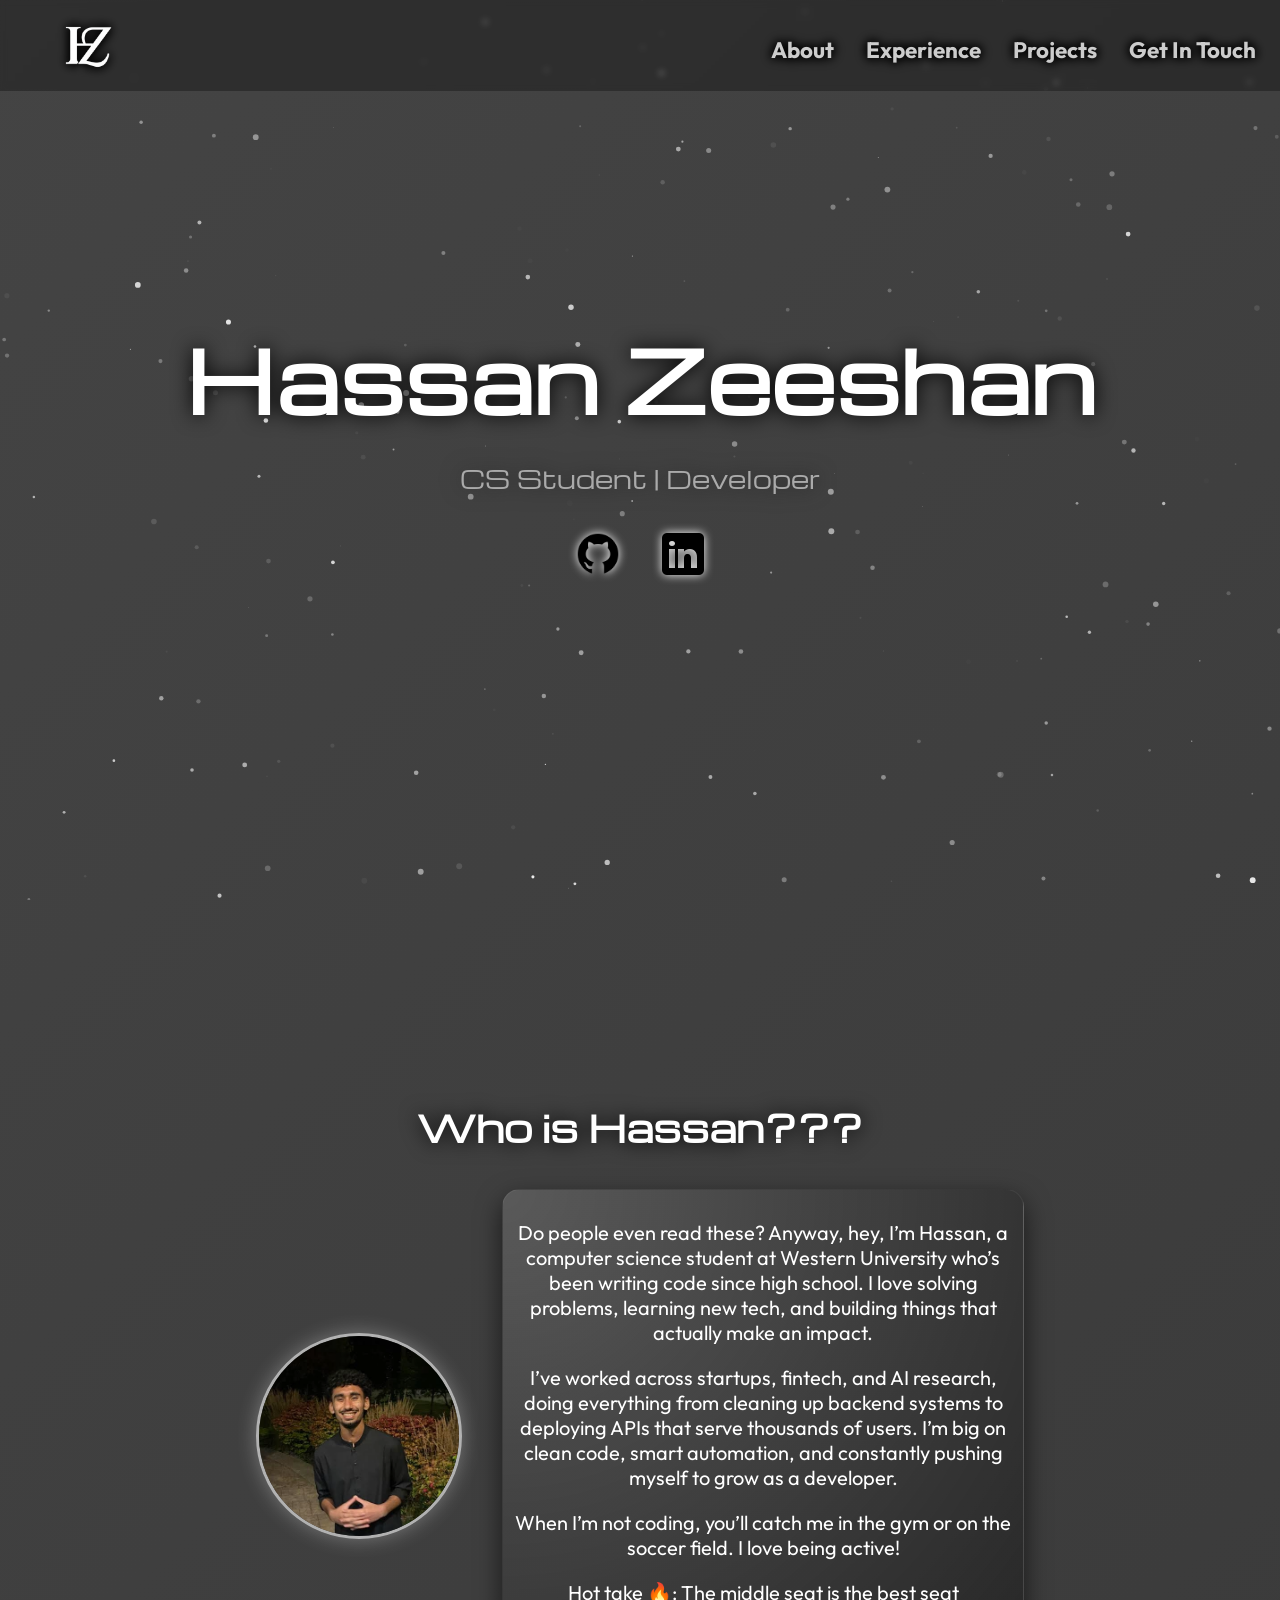
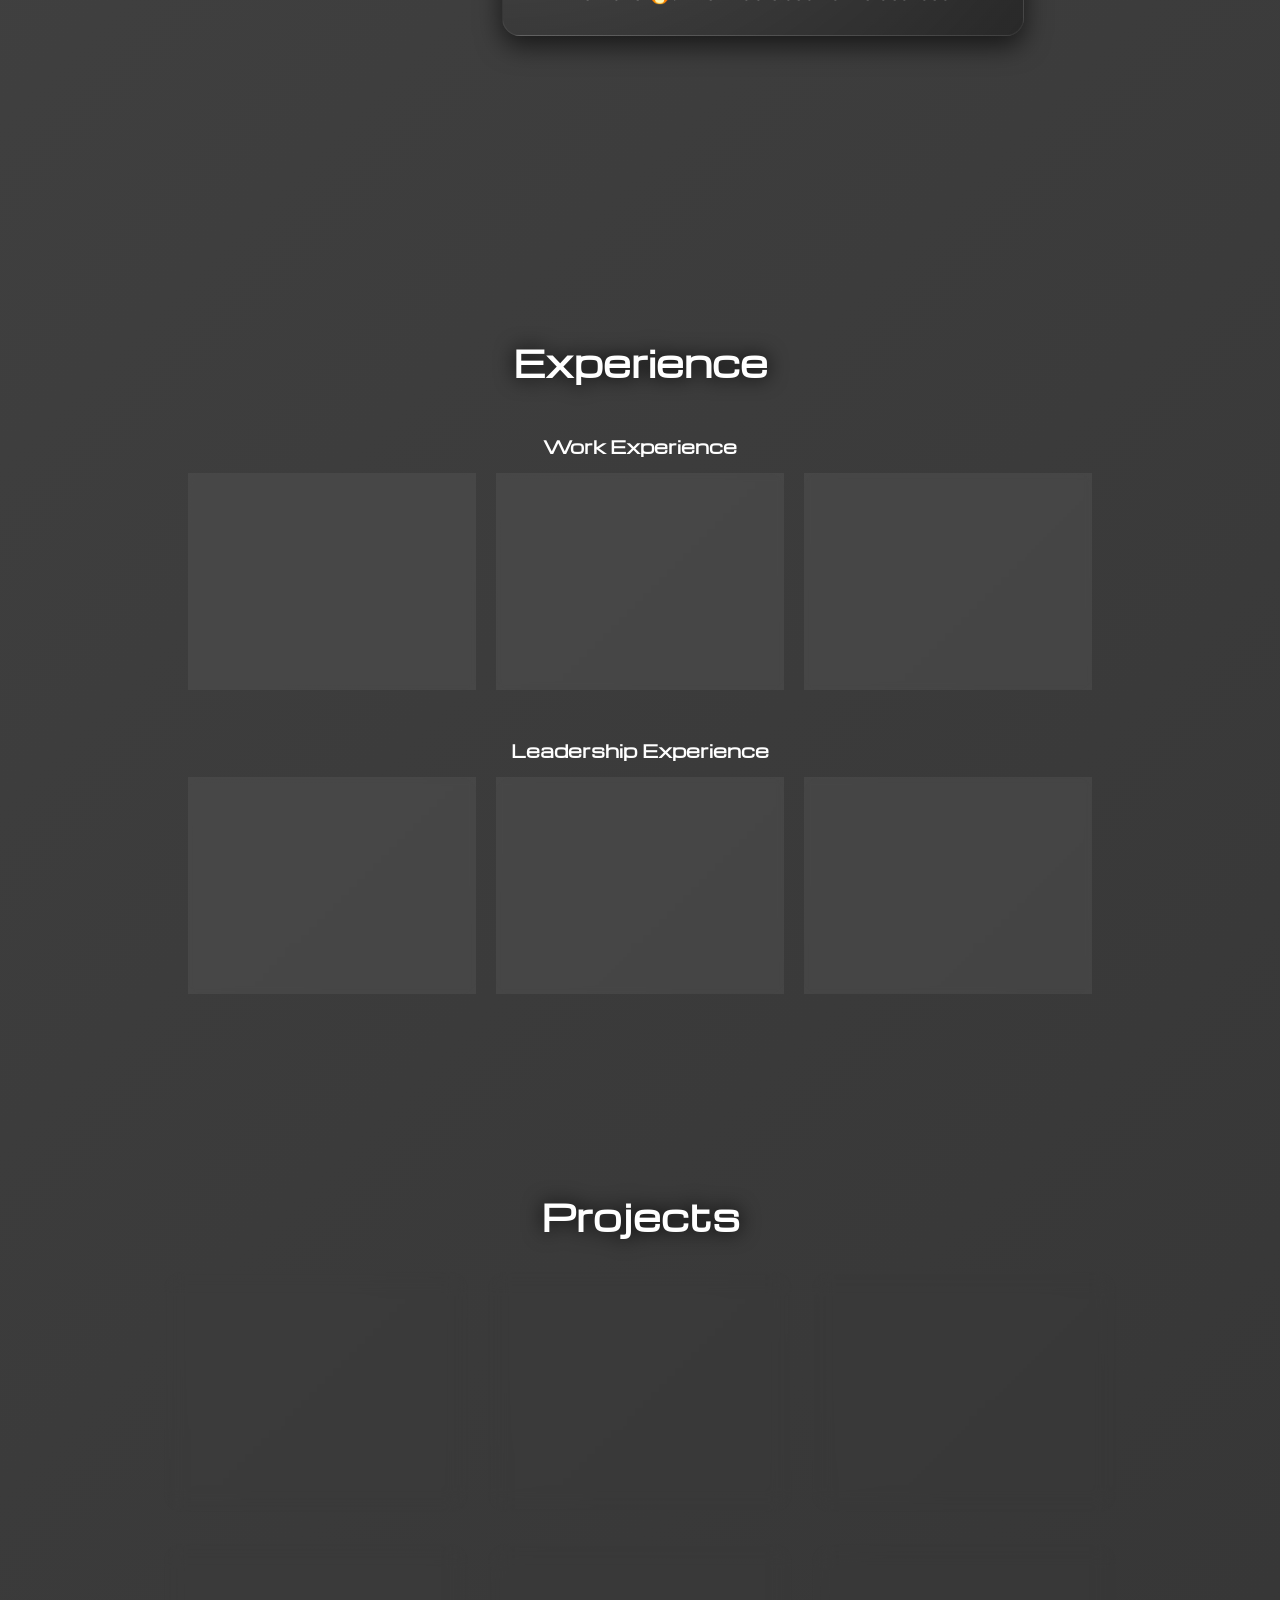
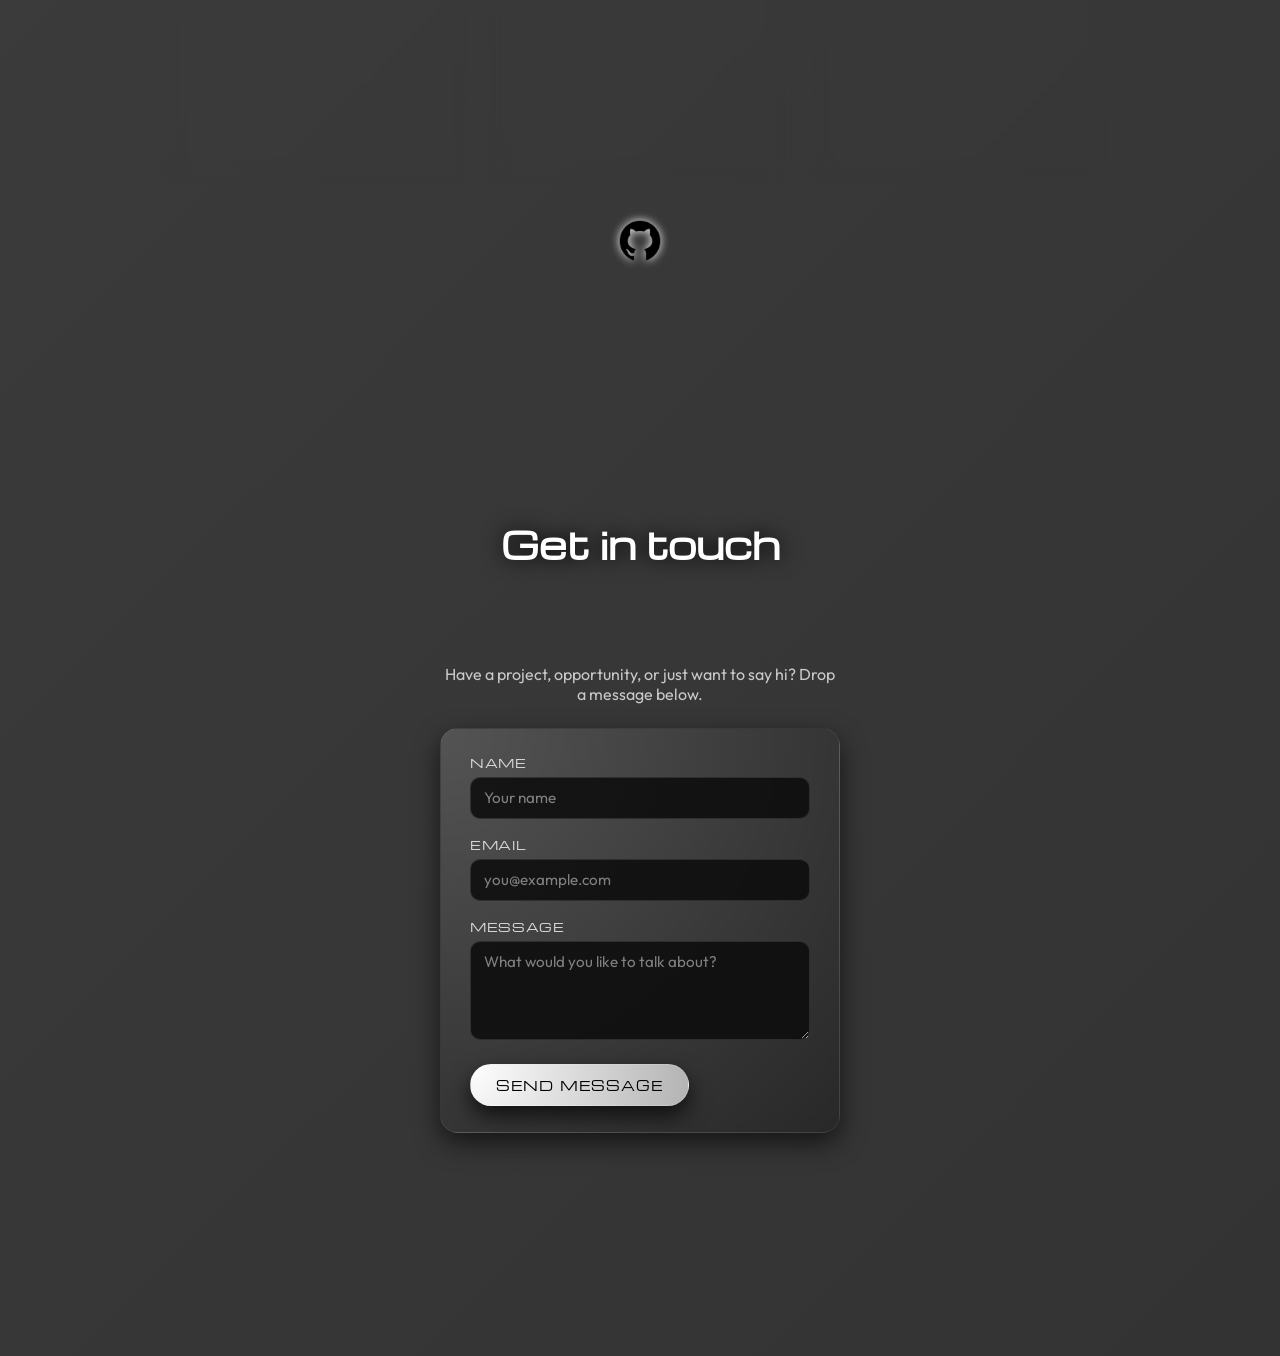
==== index.html @ ac074423 "Hassan Personal Website V1" ====
<!DOCTYPE html>
<html lang="en">
<head>
  <meta charset="UTF-8">
  <meta name="viewport" content="width=device-width, initial-scale=1.0">
  <link rel="preconnect" href="https://fonts.googleapis.com">
  <link rel="preconnect" href="https://fonts.gstatic.com" crossorigin>
  <link href="https://fonts.googleapis.com/css2?family=BBH+Sans+Bartle&family=Inter:ital,opsz,wght@0,14..32,100..900;1,14..32,100..900&family=Jersey+15&family=Michroma&family=Outfit:wght@100..900&family=Playfair+Display:ital,wght@0,400..900;1,400..900&display=swap" rel="stylesheet">  <title>Particles Test</title>
  <link rel="icon" type="images/HZLogo.png" href="images/HZLogo.png">
  <link rel="stylesheet" href="styles.css">
</head>
<body>
  <!-- Particles background -->
  <div id="particles-js"></div>

  <div class = "nav-bar">
    <a href="#home" class="hz-icon">
      <img src="images/HZLogoWhite.png" alt="hassan logo" width="45" class="hz-icon">
    </a>
    <div class="nav-text">
      <a href="#about" class="nav-text">
        <h1>About</h1>
      </a>
      <a href="#experience" class="nav-text">
        <h1>Experience</h1>
      </a>
      <a href="#projects" class="nav-text">
        <h1>Projects</h1>
      </a>
      <a href="#get-in-touch" class="nav-text">
        <h1>Get In Touch</h1>
      </a>
    </div>
  </div>

  <section id="home" class="wrapper">
    <div class="text">
      <h1>Hassan Zeeshan</h1>
      <p>CS Student | Developer</p>
      <div class="icons">
        <a href="https://github.com/hzeesha" target="_blank">
          <img src="images/github-logo.png" alt="GitHub logo" class="icon">
        </a>
        <a href="https://www.linkedin.com/in/hassan-zeeshan-b6857222b/" target="_blank">
          <img src="images/linkedin.png" alt="LinkedIn logo" width="40" class="icon">
        </a>
      </div>
    </div>
  </section>

  <section id="about" class="wrapper">
    <div class="about-title">
      <p>Who is Hassan???<p>
    </div>
    <div class="about-container">
      <div class="profile-container">
        <img src="images/huz-wedding.png" alt="me" width="45" class="profile-img">
      </div>
      <div class="about-text">
        <p>Do people even read these? Anyway, hey, I’m Hassan, a computer science student at Western University who’s been writing code since high school. I love solving problems, learning new tech, and building things that actually make an impact.</p>
        <p>I’ve worked across startups, fintech, and AI research, doing everything from cleaning up backend systems to deploying APIs that serve thousands of users. I’m big on clean code, smart automation, and constantly pushing myself to grow as a developer.</p>
        <p>When I’m not coding, you’ll catch me in the gym or on the soccer field. I love being active! </p>
        <p>Hot take 🔥: The middle seat is the best seat</p>
      </div>
    </div>
  </section>

    <section id="experience" class="wrapper">
      <div class="experience-title">
        <h1>Experience</h1>
      </div>
      <h2 class="type-headers">Work Experience</h2>
      <div class="boxes">
        <button class="experience-button" onclick="openPopup('popup1')">
          <a href="https://www.symcor.ca/" target="_blank">
            <img src="images/symcorLogo.png" alt="Symcor Logo" width="55">
          </a>
          <h3>Symcor</h3>
          <p>Software Developer Intern</p>
          <p>Sept 2025 - Present</p>
        </button>

        <button class="experience-button" onclick="openPopup('popup2')">
          <a href="https://ratemymanager.fyi/" target="_blank">
            <img src="images/RMMlogo.jpeg" alt="RMM Logo" width="55" class="company-logos">
          </a>
          <h3>RateMyManager.fyi</h3>
          <p>Software Engineer Intern</p>
          <p>May 2025 - Aug 2025</p>
        </button>

        <button class="experience-button" onclick="openPopup('popup3')">
          <a href="https://all-risks.com/" target="_blank">
            <img src="images/All-Risks.png" alt="All-Risks Logo" width="55" class="company-logos">
          </a>
          <h3>All-Risks</h3>
          <p>IT Technician</p>
          <p>May 2024 - Aug 2024</p>
        </button>
      </div>
      
      <h2 class="type-headers">Leadership Experience</h2>
      </div>
      <div class="boxes">
        <button class="experience-button" onclick="openPopup('popup4')">
          <a href="https://westerndev-website-theta.vercel.app/" target="_blank">
            <img src="images/WDS.jpeg" alt="WDS Logo" width="55" class="company-logos">
          </a>
          <h3>WDS</h3>
          <p>Backend Developer</p>
          <p>Oct 2024 - Apr 2025</p>
        </button>

        <button class="experience-button" onclick="openPopup('popup5')">
          <a href="https://www.westernuai.ca/" target="_blank">
            <img src="images/WAI.png" alt="Western AI Logo" width="55" class="company-logos">
          </a>
          <h3>Western AI</h3>
          <p>Machine Learning Engineer</p>
          <p>Sept 2024 - Mar 2025</p>
        </button>

        <button class="experience-button" onclick="openPopup('popup6')">
          <a href="https://western-msa.com/" target="_blank">
            <img src="images/WMSA.png" alt="Western MSA Logo" width="55" class="company-logos-link">
          </a>
          <h3>Western MSA</h3>
          <p>Hackathon Manager</p>
          <p>Sept 2024 - Feb 2025</p>
        </button>
      </div>
    </section>

  <div id="popup1" class="overlay">
    <div class="popup">
      <div class="popup-title">
        <h3>Symcor</h3>
        <div class="popup-image">
          <a href="https://www.symcor.ca/" target="_blank">
            <img src="images/symcorLogo.png" alt="Symcor Logo" width="55">
          </a>
        </div>
      </div>
      <div class="popup-role">
        <p>Software Developer Intern<p>
        <p>Sept 2025 - Present<p>
      </div>
      <div class="popup-text">
        <ul>
          <li>Collaborating in daily Agile standups and sprint cycles to deliver incremental improvements across enterprise-scale applications.</li> 
          <li>Modernizing and upgrading legacy Java codebases to improve maintainability, security, and compatibility with newer environments.</li> 
          <li>Supporting the development of CI/CD pipelines and DevOps automation, contributing to system reliability and streamlined deployments.</li>
          <li>Engaging in AI research initiatives, exploring the integration of machine learning techniques into financial software solutions.</li>
        </ul>
      </div>
      <button class="close" onclick="closePopup('popup1')">&times;</button>
    </div>
  </div>

  <div id="popup2" class="overlay">
    <div class="popup">
      <div class="popup-title">
        <h3>RateMyManager.fyi</h3>
        <div class="popup-image">
          <a href="https://ratemymanager.fyi/" target="_blank">
            <img src="images/RMMlogo.jpeg" alt="RMM Logo" width="55" class="company-logos-circle">
          </a>
        </div>
      </div>
      <div class="popup-role">
        <p>Software Engineer Intern<p>
        <p>May 2025 - Aug 2025<p>
      </div>
      <div class="popup-text">
        <ul>
          <li>Built and deployed RESTful APIs in Python on AWS (Lambda, API Gateway, DynamoDB, S3, CloudFront), powering a platform serving 20,000+ active users.</li> 
          <li>Authored design documents and implemented backend features from requirements, ensuring scalability and alignment with product roadmap.</li> 
          <li>Designed and optimized DynamoDB schemas and Global Secondary Indexes (GSIs) to handle high-volume user/review queries, reducing API response times by 40%.</li>
          <li>Developed automated test suites and conducted manual API testing, identifying edge cases and mitigating potential security risks.</li>
          <li>Automated CI/CD pipelines with GitHub Actions, reducing deployment time by 80% and improving release reliability.</li>
          <li>Proposed and implemented new product ideas that enhanced user experience and contributed to platform growth in a fast-paced startup environment.</li>
        </ul>
      </div>
      <button class="close" onclick="closePopup('popup2')">&times;</button>
    </div>
  </div>

  <div id="popup3" class="overlay">
    <div class="popup">
      <div class="popup-title">
        <h3>All-Risks Insurance</h3>
        <div class="popup-image">
          <a href="https://all-risks.com/" target="_blank">
            <img src="images/All-Risks.png" alt="All-Risks Logo" width="55" class="company-logos-circle">
          </a>
        </div>
      </div>
      <div class="popup-role">
        <p>IT Technician<p>
        <p>May 2024 - Aug 2024<p>
      </div>
      <div class="popup-text">
        <ul>
          <li>Implemented and maintained secure office network infrastructure, ensuring reliable device operation and IT compliance, while reducing downtime and boosting staff productivity by 20%.</li> 
          <li>Deployed software solutions and proactively resolved technical issues to support staff productivity.</li> 
        </ul>
      </div>
      <button class="close" onclick="closePopup('popup3')">&times;</button>
    </div>
  </div>

  <div id="popup4" class="overlay">
    <div class="popup">
      <div class="popup-title">
        <h3>Western Developers Society</h3>
        <div class="popup-image">
          <a href="https://westerndev-website-theta.vercel.app/" target="_blank">
            <img src="images/WDS.jpeg" alt="WDS Logo" width="55" class="company-logos-circle">
          </a>
        </div>
      </div>
      <div class="popup-role">
        <p>Backend Developer<p>
        <p>May 2024 - Aug 2024<p>
      </div>
      <div class="popup-text">
        <ul>
          <li>Built and optimized a secure Supabase database schema to ensure data integrity, support efficient query performance, and scale reliably for an application projected to serve over 10,000 users.</li> 
          <li>Developed hospital wait-time logic using Playwright and Mapbox to enhance UX and performance.</li> 
        </ul>
      </div>
      <button class="close" onclick="closePopup('popup4')">&times;</button>
    </div>
  </div>

  <div id="popup5" class="overlay">
    <div class="popup">
      <div class="popup-title">
        <h3>Western AI</h3>
        <div class="popup-image">
          <a href="https://www.westernuai.ca/" target="_blank">
            <img src="images/WAI.png" alt="Western AI Logo" width="55" class="company-logos-circle">
          </a>
        </div>
      </div>
      <div class="popup-role">
        <p>Machine Learning Engineer<p>
        <p>Sept 2024 - Mar 2025<p>
      </div>
      <div class="popup-text">
        <ul>
          <li>Built and trained machine learning models for real-time predictive analytics, achieving 88% accuracy while ensuring reliability and compliance with medical standards.</li> 
          <li>Integrated predictive algorithms into a mobile app, improving performance and user experience.</li> 
        </ul>
      </div>
      <button class="close" onclick="closePopup('popup5')">&times;</button>
    </div>
  </div>

  <div id="popup6" class="overlay">
    <div class="popup">
      <div class="popup-title">
        <h3>Western MSA</h3>
        <div class="popup-image">
          <a href="https://western-msa.com/" target="_blank">
            <img src="images/WMSA.png" alt="Western MSA Logo" width="55" class="company-logos-link">
          </a>
        </div>
      </div>
      <div class="popup-role">
        <p>Hackathon Manager<p>
        <p>Sept 2024 - Feb 2025<p>
      </div>
      <div class="popup-text">
        <ul>
          <li>Led logistics and outreach for MSA’s first hackathon with 100+ participants and 15+ volunteers.</li> 
          <li>Managed volunteer coordination, training, and real-time issue resolution during the event.</li> 
        </ul>
      </div>
      <button class="close" onclick="closePopup('popup6')">&times;</button>
    </div>
  </div>

  <script>
    function openPopup(id) {
      document.getElementById(id).style.display = 'flex';
    }

    function closePopup(id) {
      document.getElementById(id).style.display = 'none';
    }
  </script>

  <section id="projects" class="wrapper">
    
    <div class="projects-title">
      <h1>Projects</h1>
    </div>
    <div class="boxes">
        <button class="project-button" onclick="window.open('https://github.com/hzeesha/syllabus-automation', '_blank')">
          <img src="images/SyllabusCalendar.png" alt="Syllabus Example" width="250" height="150" class="project-images">
          <h3>Syllabus Automator</h3>
        </button>

        <button class="project-button" onclick="window.open('https://github.com/hzeesha/NBAmatchPredictor', '_blank')">
          <img src="images/MatchPredictor.png" alt="Match Predictor Example" width="250" height="150" class="project-images">
          <h3>NBA Match Predictor</h3>
        </button>

        <button class="project-button" onclick="window.open('https://dorahacks.io/buidl/21659/', '_blank')">
          <img src="images/AIvault.png" alt="AI Vault Example" width="250" height="150" class="project-images">
          <h3>AI Vault</h3>
        </button>
      </div>
      
    </div>
      <div class="boxes">
        <button class="project-button" onclick="window.open('https://github.com/hzeesha/minesweeper', '_blank')">
          <img src="images/Minesweeper.png" alt="Minesweeper Example" width="250" height="150" class="project-images">
          <h3>Minesweeper</h3>
        </button>

        <button class="project-button" onclick="window.open('https://github.com/hzeesha/Bike-Paths-Game', '_blank')">
          <img src="images/bikePaths.png" alt="Bike Paths Example" width="250" height="150" class="project-images">
          <h3>Bike Paths Game</h3>
        </button>

        <button class="project-button" onclick="window.open('https://github.com/hzeesha/Petopia', '_blank')">
          <img src="images/Petopia.png" alt="Petopia Example" width="250" height="150" class="project-images">
          <h3>Petopia</h3>
        </button>
    </div>

    <div class="more-projects">
      <a href="https://github.com/hzeesha" target="_blank">
        <img src="images/github-logo.png" alt="GitHub logo" class="icon">
      </a>   
    </div>
  </section>

  <section id="get-in-touch" class="wrapper">
    <div class="get-in-touch-title">
      <h1>Get in touch</h1>
    </div>

    <div class="contact-content">
      <p class="contact-subtitle">
        Have a project, opportunity, or just want to say hi? Drop a message below.
      </p>
        <form
          id="contact-form"
          class="contact-form"
          action="https://formspree.io/f/xqandpon"
          method="POST"
        >
          <div class="field-group">
            <label for="name">Name</label>
            <input id="name" type="text" name="name" placeholder="Your name" required>
          </div>

          <div class="field-group">
            <label for="email">Email</label>
            <input id="email" type="email" name="email" placeholder="you@example.com" required>
          </div>

          <div class="field-group">
            <label for="message">Message</label>
            <textarea id="message" name="message" rows="4" placeholder="What would you like to talk about?" required></textarea>
          </div>

          <input type="hidden" name="_subject" value="New message from hassanzeeshan.dev contact form">

          <button type="submit" class="contact-btn">
            Send Message
          </button>
        </form>

        <div id="form-status" class="form-status"></div>
      </div>
    </div>
  </section>

  <script>
  const form = document.getElementById('contact-form');
  const statusDiv = document.getElementById('form-status');

  async function handleSubmit(event) {
    event.preventDefault();
    statusDiv.textContent = "Sending...";
    statusDiv.className = "form-status sending";

    const data = new FormData(form);

    try {
      const response = await fetch(form.action, {
        method: form.method,
        body: data,
        headers: {
          'Accept': 'application/json'
        }
      });

      if (response.ok) {
        statusDiv.textContent = "Thanks! I'll get back to you soon.";
        statusDiv.className = "form-status success";
        form.reset();
      } else {
        statusDiv.textContent = "Something went wrong. Please try again later.";
        statusDiv.className = "form-status error";
      }
    } catch (err) {
      statusDiv.textContent = "Network error. Please try again.";
      statusDiv.className = "form-status error";
    }
  }

  if (form) {
    form.addEventListener('submit', handleSubmit);
  }
  </script>


  <!-- Scripts -->
  <script src="particles.js"></script>
  <script src="app.js"></script>
</body>
</html>
---- styles.css ----
html{
  scroll-behavior: smooth;
}

body {
  margin: 0;
  padding: 0;
  font: normal 75% Arial, Helvetica, sans-serif;
  overflow: auto;
  background: linear-gradient(-45deg, #000000, #222222, #444444);
  background-size: 400% 400%;
  animation: gradientBG 15s ease infinite;
}

@keyframes gradientBG {
  0% { background-position: 0% 50%; }
  50% { background-position: 100% 50%; }
  100% { background-position: 0% 50%; }
}

/* ---- particles.js container ---- */
#particles-js {
  position: fixed;
  width: 100%;
  height: 100%;
  background: transparent; /* let gradient show through */
  z-index: 0;
}

.nav-bar {
  position: fixed;
  inset: 0 0 auto 0;
  display: flex;
  justify-content: flex-end;
  padding-right: 1.5rem;
  padding-top: 0.5rem;
  z-index: 1;
  background: rgba(0, 0, 0, 0.3);
  backdrop-filter: blur(3px);
  z-index: 10;
}

.nav-text {
  display: flex;
  justify-content: center;
  gap: 2rem;
  align-items: center;
  font-family: 'Outfit';
  pointer-events: auto;
  font-size: 0.7rem;
  color: #cccccc; /* light grey text */
  text-decoration: none;
  filter: drop-shadow(0 0 5px #000000);
}

.hz-icon {
  filter: drop-shadow(0 0 5px #000000);
  margin-right: auto;
  padding-left: 1.5rem;
  width: 5rem;
  transition: transform 0.3s ease, filter 0.3s ease;
}

.hz-icon:hover {
  transform: translateY(-4px) scale(1.0);
  filter: drop-shadow(0 0 15px #000000) drop-shadow(0 0 10px #000000);
}

/* ---- wrapper for overlay text ---- */
.wrapper {
  position: relative;
  z-index: 1; /* above the particles */
  width: 100%;
  text-align: center;
  top: 0;
  pointer-events: none;
}

/* ---- text styling ---- */
.text {
  display: flex;
  flex-direction: column;
  justify-content: center;
  height: 100vh;
}

@keyframes slideInFromLeft {
  0% { transform: translateX(-100%); }
  100% { transform: translateX(0); }
}

@keyframes FadeIn {
  0% { opacity:0; }
  100% { opacity:1; }
}

.text h1 {
  font-size: 7.0em;
  margin: 0;
  font-family: 'Michroma';
  /* Outfit */
  font-weight: bold;
  color: #ffffff; /* white text */
  pointer-events: auto;
  filter: drop-shadow(0 0 10px #000000);
  animation: 2s ease-out 0s 1 FadeIn;
}

.text p {
  font-size: 2.0em;
  color: #aaaaaa; /* light grey */
  font-family: 'Michroma';
  pointer-events: auto;
  filter: drop-shadow(0 0 10px #222222);
  animation: 2s ease-out 0s 1 FadeIn;
}

.icons {
  padding-top: 10px;
  display: flex;
  justify-content: center;
  gap: 35px;
  align-items: center;
  pointer-events: auto;
  animation: 1s ease-out 0s 1 slideInFromLeft;
}

.icon {
  width: 50px;
  height: auto;
  cursor: pointer;
  transition: transform 0.4s ease, filter 0.4s ease, box-shadow 0.4s ease;
  filter: drop-shadow(0 0 5px #ffffff);
}

.icon:hover {
  transform: translateY(-10px) scale(1.2);
  filter: drop-shadow(0 0 15px #ffffff) drop-shadow(0 0 10px #cccccc);
}

section {
  height: 100vh; /* full screen per section */
  display: flex;
  flex-direction: column;
  justify-content: center;
  align-items: center;
  color: white;
  text-align: center;
  position: relative;
  z-index: 1; /* above background */
}

.about-title{
  font-size: 3.0em;
  margin: 0;
  font-family: 'Michroma';
  color: #ffffff; /* white text */
  pointer-events: auto;
  filter: drop-shadow(0 0 10px #000000);
  font-weight: bold;
  animation: 2s ease-out 0s 1 FadeIn;
}

.about-container{
  display:flex;
  justify-content: space-between;
  align-items: center;
  gap: 40px;
}

.about-text{
  background: radial-gradient(circle at top left, rgba(200, 200, 200, 0.2), rgba(40, 40, 40, 0.97));
  border-radius: 18px;
  border: 1px solid rgba(255, 255, 255, 0.06);
  padding: 1.6rem 1.8rem;
  box-shadow: 0 10px 26px rgba(0, 0, 0, 0.6);
  padding: 10px;
  max-width: 500px;
  align-items: center;
  pointer-events: auto;
  font-size: 20px;
  font-family: 'Outfit';
  animation: 1s ease-out 0s 1 slideInFromLeft;
}

.profile-container {
  display: flex;
  justify-content: center;
  margin-top: 3rem;
  pointer-events: auto;
  animation: 1s ease-out 0s 1 slideInFromLeft;
}

.profile-img {
  width: 200px;
  height: 200px;
  border-radius: 50%; /* makes it circular */
  border: 3px solid rgba(255, 255, 255, 0.6);
  box-shadow: 0 0 20px rgba(255, 255, 255, 0.3);
  object-fit: cover; /* keeps proportions correct */
  transition: transform 0.3s ease, box-shadow 0.3s ease;
}

.profile-img:hover {
  transform: scale(1.03);
  pointer-events: auto;
  box-shadow: 0 0 30px rgba(255, 255, 255, 0.6);
}

.experience-title{
  font-size: 2em;
  font-family: 'Michroma';
  color: #fff;
  font-weight: bold;
  filter: drop-shadow(0 0 10px #000000);
  pointer-events: auto;
  animation: 2s ease-out 0s 1 FadeIn;
  padding-top: 2rem;
}

.experience-boxes{
  width: 15rem;
  height: 11rem;
  background: rgba(116, 116, 116, 0.2);
  backdrop-filter: blur(3px);
  padding-top: 20px;
  border-radius: 10px;
  text-align: left;
  padding-left: 1.0rem;
  padding-right: 1.0rem;
  font-family: 'Michroma';
  color: #c9c9c9;
  margin-bottom: 2rem;
  pointer-events: auto;
  transition: transform 0.5s ease, box-shadow 0.5s ease;
}

.experience-button{
  width: 18rem;
  height: 13.5rem;
  background: rgba(116, 116, 116, 0.2);
  backdrop-filter: blur(3px);
  padding-top: 20px;
  border-radius: 15px;
  text-align: left;
  padding-left: 1.0rem;
  padding-right: 1.0rem;
  font-family: 'Michroma';
  color: #c9c9c9;
  margin-bottom: 2rem;
  pointer-events: auto;
  transition: transform 0.3s ease, box-shadow 0.3s ease;
  cursor: pointer;
}

.experience-boxes:hover{
  transform: scale(1.03);
  pointer-events: auto;
  box-shadow: 0 0 30px rgba(255, 255, 255, 0.6);
}

.experience-button:hover{
  transform: scale(1.03);
  pointer-events: auto;
  box-shadow: 0 0 30px rgba(255, 255, 255, 0.6);
}

.company-logos{
  border-radius: 10px;
  pointer-events: auto;
}

.company-logos-circle{
  border-radius: 30px;
  pointer-events: auto;
}

.boxes{
  display: flex;
  justify-content: center; 
  gap: 20px; 
}

.type-headers{
  font-family: 'Michroma';
  text-align: left;
  pointer-events:auto
}

.overlay {
  display: none;
  justify-content: center; 
  align-items: center;    
  min-height: 100vh;      
  position: fixed;
  top: 0; left: 0;
  width: 100%; height: 100%;
  background: rgba(0,0,0,0.8);
  z-index: 1000; 
  border-radius: 15px;
}

.overlay .popup {
  background: #111;
  padding: 2rem;
  border-radius: 10px;
  max-width: 575px;
  color: #fff;
  text-align: center;
  position: relative;
}

.popup-title{
  display:flex;
  gap: 10px;
  text-align: left;
  font-family: 'Michroma';
  font-size: 2rem;
  margin:0;
}

.popup-image{
  transition: transform 0.3s ease, box-shadow 0.3s ease;
}

.popup-image:hover{
  transform: scale(1.1);
}

.popup-text{
  font-family: 'Outfit';
  font-size: 1rem;
}

.popup-role{
  text-align: left;
  font-family: 'Michroma';
  font-size: 0.75rem;
  padding-bottom: 5px;
  font-weight: bold;
}

li {
  margin: 5px 0;
}

ul {
  padding-left: 0;
  margin: 10px 0;
  padding-bottom: 10px;
  list-style-position: inside;
  text-align: left;
}

.close{
  border-radius: 10px;
  background-color: #959595;
  transition: transform 0.3s ease, box-shadow 0.3s ease;
  cursor: pointer;
}

.close:hover{
  transform: scale(1.1);
}

.projects-title{
  font-size: 2em;
  font-family: 'Michroma';
  color: #fff;
  font-weight: bold;
  filter: drop-shadow(0 0 10px #000000);
  pointer-events: auto;
  animation: 2s ease-out 0s 1 FadeIn;
  padding-top: 2rem;
  justify-content: flex-start; 

}

#projects {
  justify-content: flex-start; 
  padding-top: 1.75rem;
}

.project-images{
  border-radius: 10px;
}

.experience-boxes{
  width: 20rem;
  height: 30rem;
  background: rgba(116, 116, 116, 0.2);
  backdrop-filter: blur(3px);
  padding-top: 20px;
  border-radius: 10px;
  text-align: left;
  padding-left: 1.0rem;
  padding-right: 1.0rem;
  font-family: 'Michroma';
  color: #c9c9c9;
  margin-bottom: 2rem;
  pointer-events: auto;
  transition: transform 0.5s ease, box-shadow 0.5s ease;
}

.project-boxes {
  width: 16rem;
  min-height: 11rem;
  background: radial-gradient(circle at top left, rgba(180, 180, 180, 0.18), rgba(50, 50, 50, 0.9));
  backdrop-filter: blur(8px);
  border-radius: 14px;
  border: 1px solid rgba(255, 255, 255, 0.05);
  padding: 1rem 1.2rem 1.1rem;
  text-align: left;
  font-family: 'Michroma';
  color: #c9c9c9;
  margin-bottom: 2rem;
  pointer-events: auto;
  position: relative;
  overflow: hidden;
  box-shadow: 0 8px 22px rgba(0, 0, 0, 0.55);
  transition:
    transform 0.22s ease,
    box-shadow 0.22s ease,
    border-color 0.22s ease;
}

/* Thin accent bar on the left */
.project-boxes::before {
  content: "";
  position: absolute;
  left: 0;
  top: 10%;
  bottom: 10%;
  width: 3px;
  border-radius: 999px;
  background: linear-gradient(to bottom, #ffffff, #c9c9c9);
  opacity: 0.7;
}

.project-button {
  width: 19rem;
  height: 15rem;
  background: radial-gradient(circle at top left, rgba(200, 200, 200, 0.2), rgba(40, 40, 40, 0.95));
  backdrop-filter: blur(10px);
  border-radius: 18px;
  border: 1px solid rgba(255, 255, 255, 0.06);
  padding: 1.2rem 1.4rem 1.2rem;
  text-align: left;
  font-family: 'Michroma';
  color: #c9c9c9;
  margin-bottom: 2rem;
  pointer-events: auto;
  cursor: pointer;
  position: relative;
  overflow: hidden;
  display: flex;
  flex-direction: column;
  gap: 0.45rem;
  box-shadow: 0 10px 26px rgba(0, 0, 0, 0.6);
  transition:
    transform 0.22s ease,
    box-shadow 0.22s ease,
    border-color 0.22s ease;
}

/* Accent bar for buttons too */
.project-button::before {
  content: "";
  position: absolute;
  left: 0;
  top: 10%;
  bottom: 10%;
  width: 3px;
  border-radius: 999px;
  background: linear-gradient(to bottom, #ffffff, #c9c9c9);
  opacity: 0.8;
}

/* Shared hover state */
.project-boxes:hover,
.project-button:hover {
  transform: translateY(-4px);
  box-shadow: 0 16px 40px rgba(0, 0, 0, 0.8);
  border-color: rgba(255, 255, 255, 0.18);
  background: radial-gradient(circle at top left, rgba(220, 220, 220, 0.23), rgba(30, 30, 30, 0.98));
}

.more-projects{
  font-family: 'Michroma';
  gap: 1rem;
  pointer-events: auto;
  font-size: 1rem;
}

#get-in-touch{
  justify-content: flex-start; 
  padding-top: 1.75rem;
}

.get-in-touch-title{
  font-size: 2em;
  font-family: 'Michroma';
  color: #fff;
  font-weight: bold;
  filter: drop-shadow(0 0 10px #000000);
  pointer-events: auto;
  animation: 2s ease-out 0s 1 FadeIn;
  padding-top: 2rem;
}

/* ---- Get in touch / Contact ---- */

#get-in-touch {
  justify-content: flex-start;
  padding-top: 1.75rem;
}

.contact-content {
  max-width: 400px;
  width: 100%;
  margin-top: 1.5rem;
  pointer-events: auto; /* so the form is clickable */
  padding: 1.5rem;
}

.contact-subtitle {
  font-family: 'Outfit';
  font-size: 1rem;
  color: #c9c9c9;
  margin-bottom: 1.5rem;
  text-align: center;
}

.contact-grid {
  display: grid;
  grid-template-columns: 1.1fr 1.4fr;
  gap: 1.75rem;
}

.contact-blurb {
  font-family: 'Outfit';
  font-size: 0.95rem;
  color: #e0e0e0;
  text-align: left;
  background: radial-gradient(circle at top left, rgba(200, 200, 200, 0.18), rgba(30, 30, 30, 0.95));
  border-radius: 18px;
  border: 1px solid rgba(255, 255, 255, 0.06);
  padding: 1.5rem;
  box-shadow: 0 10px 26px rgba(0, 0, 0, 0.6);
}

.contact-form {
  background: radial-gradient(circle at top left, rgba(200, 200, 200, 0.2), rgba(40, 40, 40, 0.97));
  border-radius: 18px;
  border: 1px solid rgba(255, 255, 255, 0.06);
  padding: 1.6rem 1.8rem;
  box-shadow: 0 10px 26px rgba(0, 0, 0, 0.6);
  display: flex;
  flex-direction: column;
  gap: 1.1rem;
}

.field-group {
  display: flex;
  flex-direction: column;
  gap: 0.35rem;
  text-align: left;
}

.field-group label {
  font-family: 'Michroma';
  font-size: 0.75rem;
  letter-spacing: 0.06em;
  text-transform: uppercase;
  color: #dcdcdc;
}

.field-group input,
.field-group textarea {
  font-family: 'Outfit';
  font-size: 0.95rem;
  padding: 0.65rem 0.8rem;
  border-radius: 10px;
  border: 1px solid rgba(255, 255, 255, 0.12);
  background: rgba(15, 15, 15, 0.9);
  color: #f5f5f5;
  outline: none;
  resize: vertical;
  transition:
    border-color 0.18s ease,
    box-shadow 0.18s ease;
  }

.field-group input::placeholder,
.field-group textarea::placeholder {
  color: #808080;
}

.field-group input:focus,
.field-group textarea:focus {
  border-color: rgba(255, 255, 255, 0.45);
  box-shadow: 0 0 0 1px rgba(255, 255, 255, 0.18);
  background: rgba(20, 20, 20, 0.95);
}

/* Button */

.contact-btn {
  margin-top: 0.4rem;
  align-self: flex-start;
  padding: 0.7rem 1.6rem;
  border-radius: 999px;
  border: 1px solid rgba(255, 255, 255, 0.16);
  background: radial-gradient(circle at top left, #ffffff, #b3b3b3);
  color: #000;
  font-family: 'Michroma';
  font-size: 0.8rem;
  letter-spacing: 0.08em;
  text-transform: uppercase;
  cursor: pointer;
  box-shadow: 0 10px 22px rgba(0, 0, 0, 0.7);
  transition:
    transform 0.18s ease,
    box-shadow 0.18s ease,
    border-color 0.18s ease;
  }

.contact-btn:hover {
  transform: translateY(-2px);
  box-shadow: 0 14px 32px rgba(0, 0, 0, 0.85);
  border-color: rgba(255, 255, 255, 0.4);
  background: radial-gradient(circle at top left, #ffffff, #dcdcdc);
}

.contact-btn:active {
  transform: translateY(0);
  box-shadow: 0 8px 20px rgba(0, 0, 0, 0.7);
}

/* Responsive tweaks */

@media (max-width: 768px) {
  .contact-grid {
    grid-template-columns: 1fr;
  }

  .contact-content {
    padding-inline: 1rem;
  }

  .contact-form,
  .contact-blurb {
    padding: 1.2rem;
  }

  .contact-btn {
    width: 100%;
    text-align: center;
    justify-content: center;
  }
}

.form-status {
  margin-top: 0.8rem;
  font-family: 'Outfit';
  font-size: 0.9rem;
  text-align: left;
  color: #c9c9c9;
  min-height: 1.2rem;
}

.form-status.sending {
  color: #dcdcdc;
}

.form-status.success {
  color: #8dffb2;
}

.form-status.error {
  color: #ff8d8d;
}
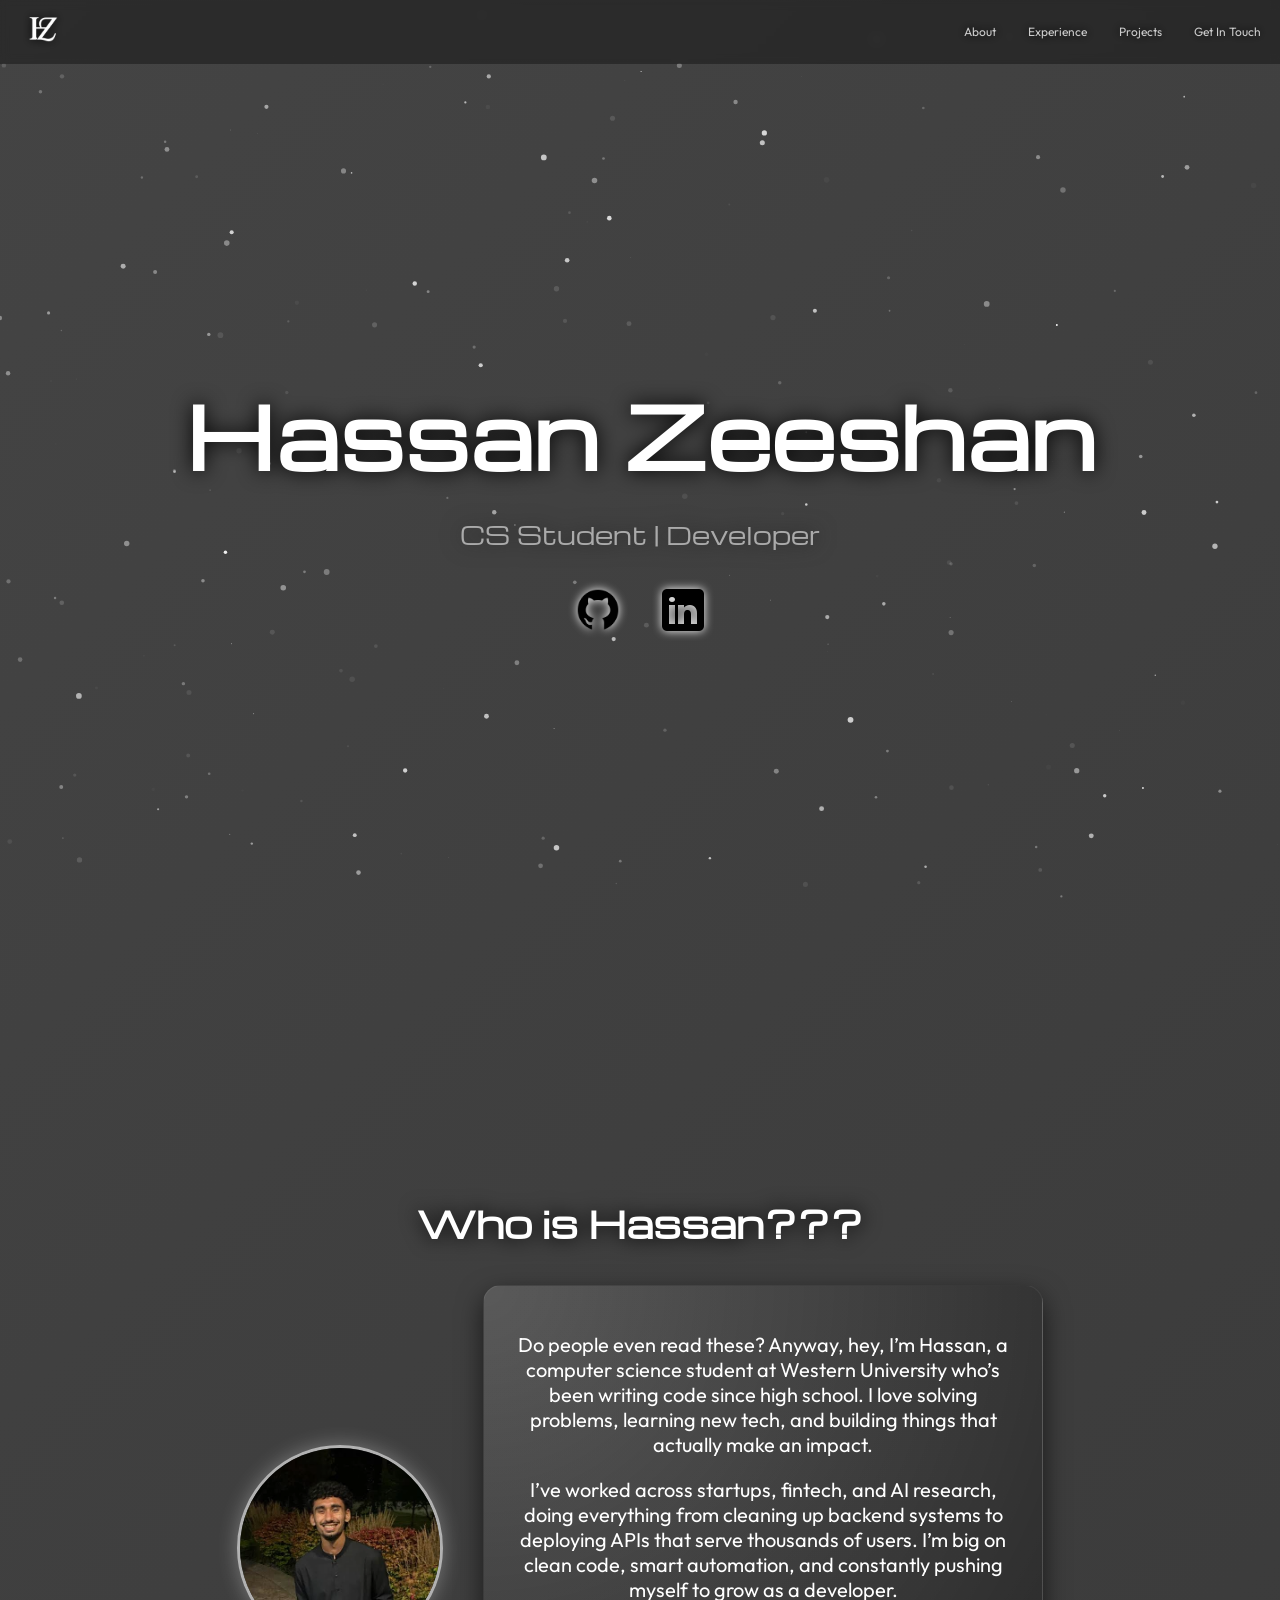
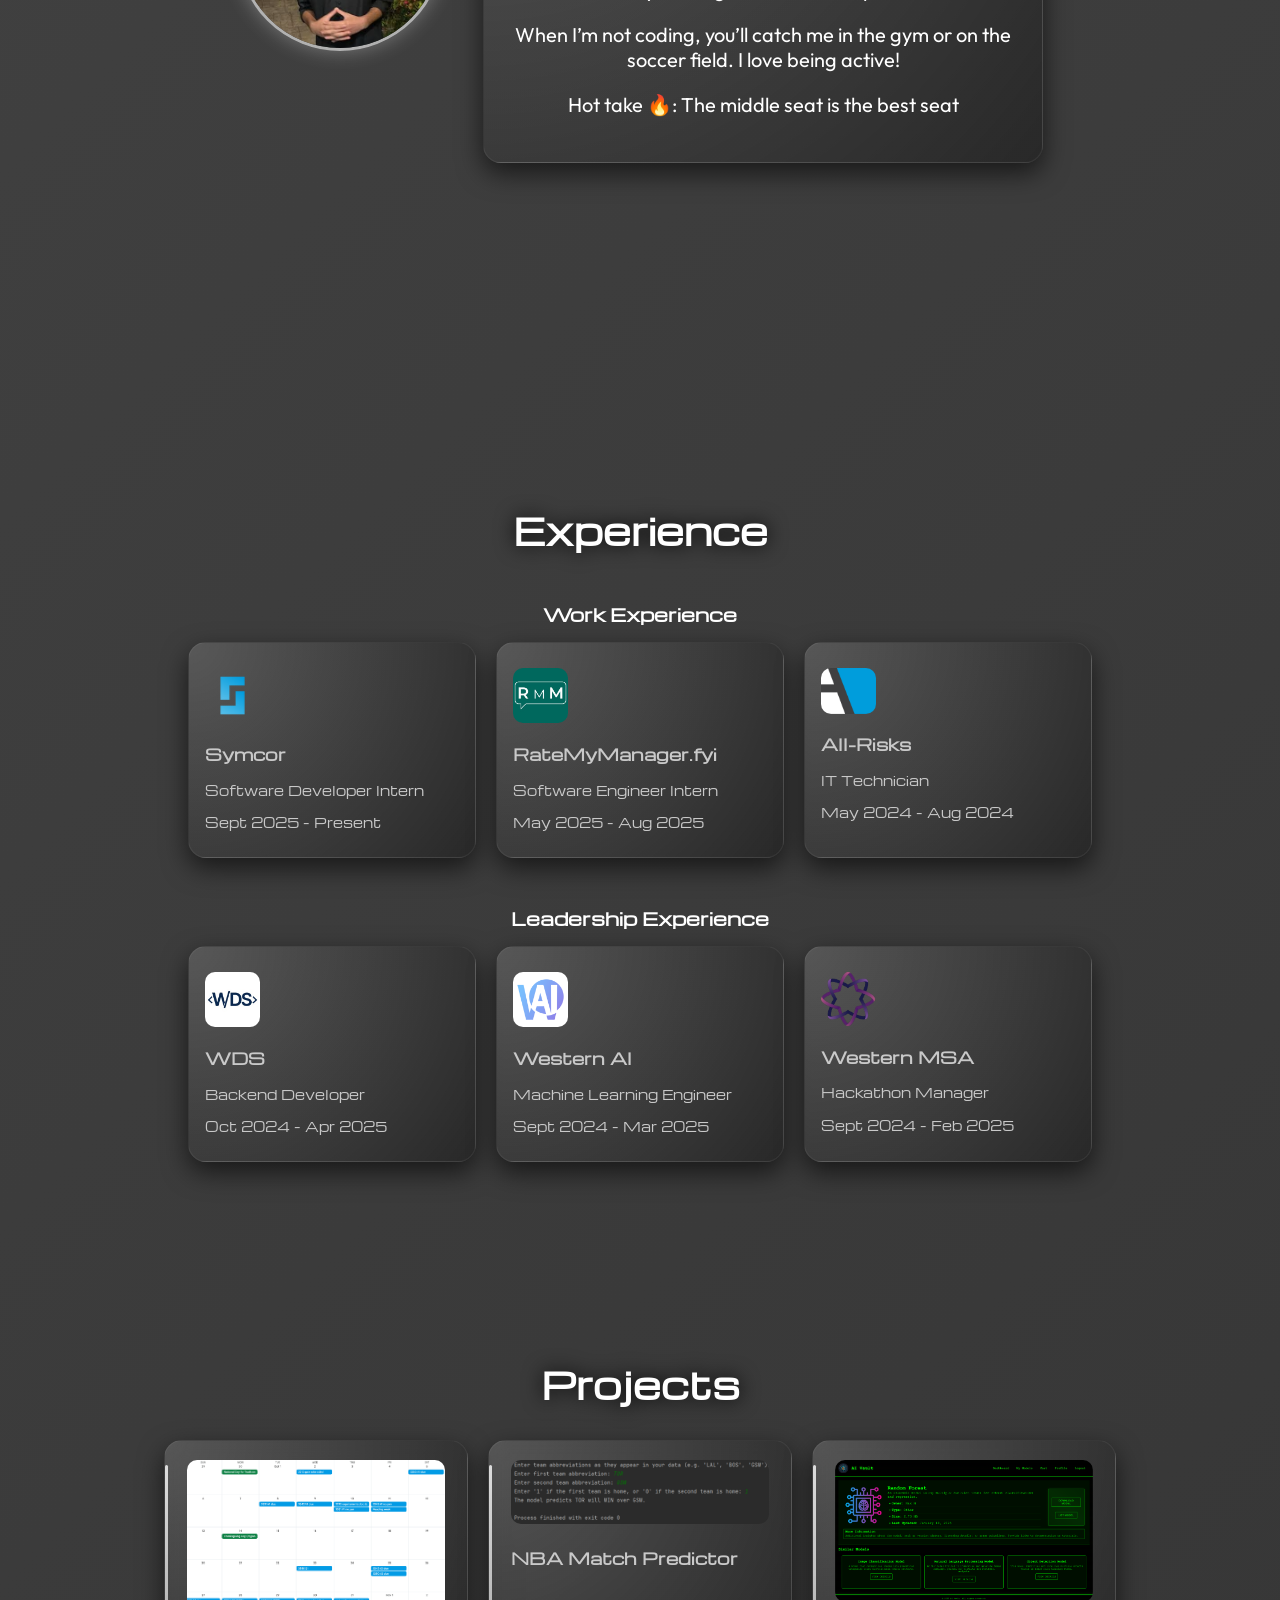
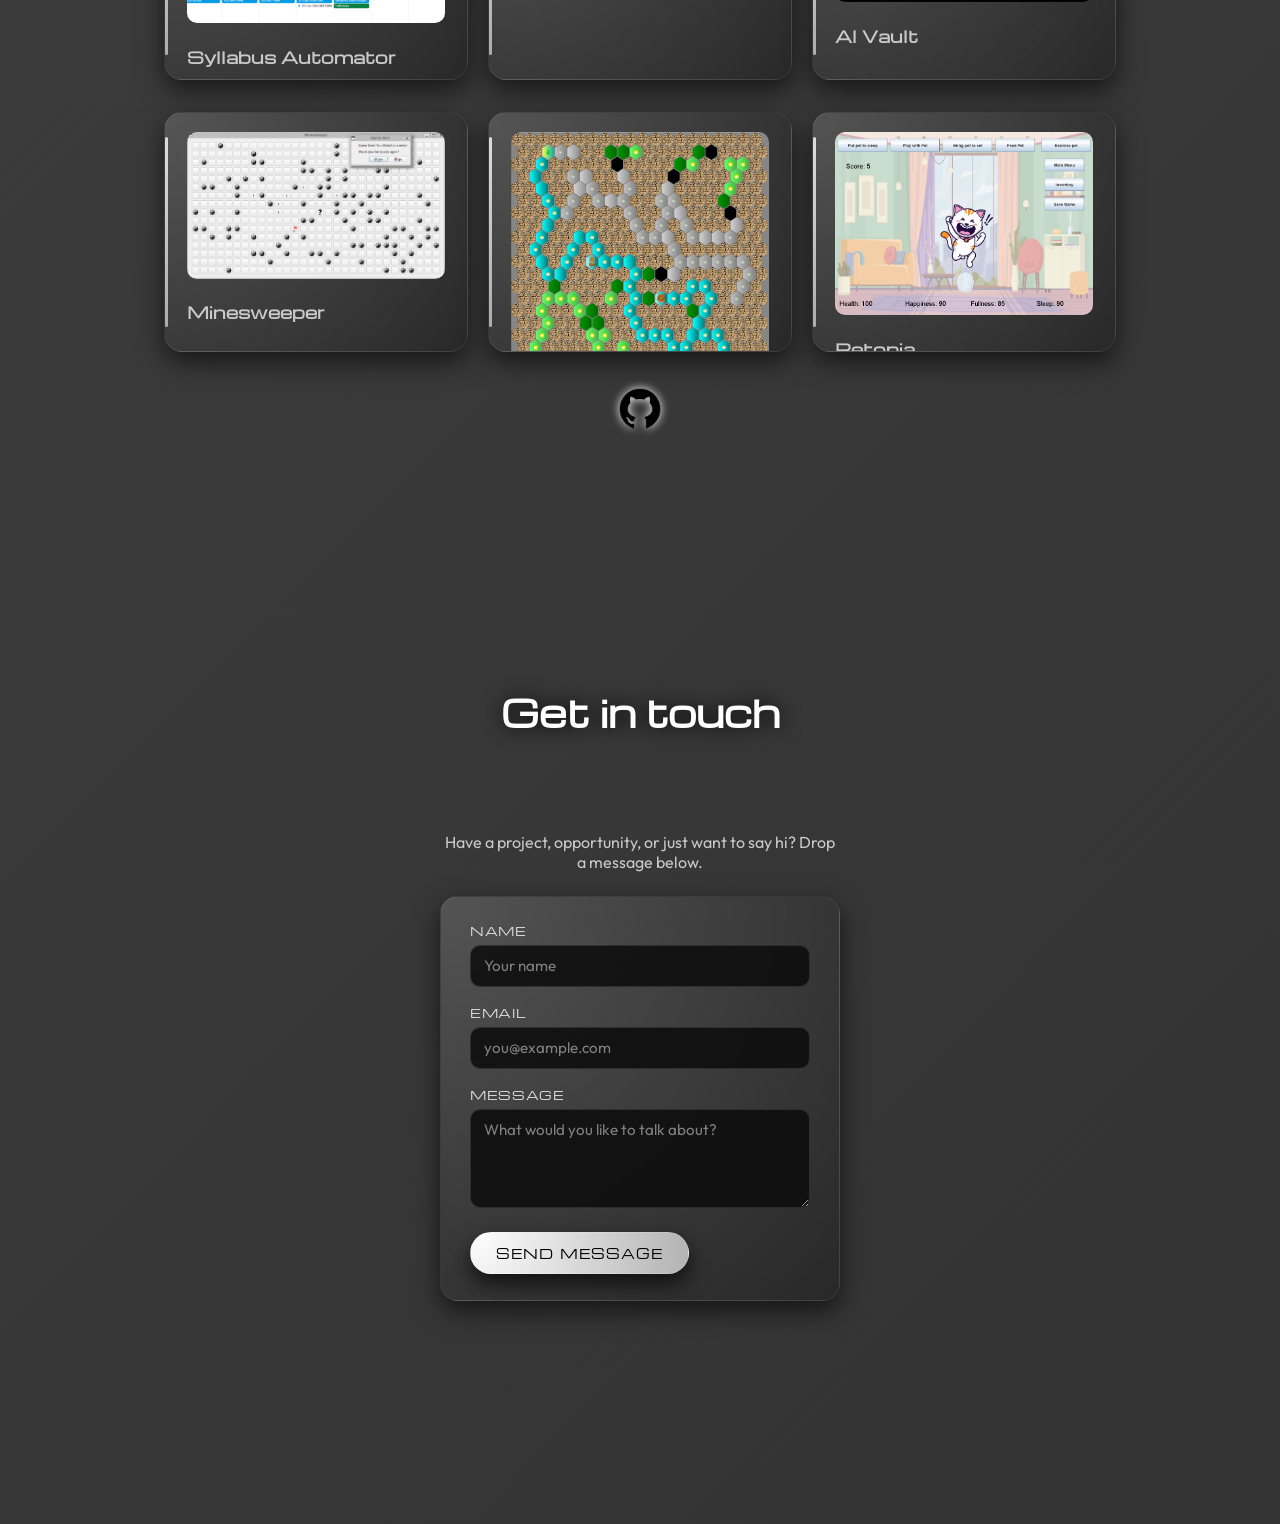
==== commit bdb7231a: "Hassan Personal Website V2" ====
--- a/index.html
+++ b/index.html
@@ -1,154 +1,172 @@
 <!DOCTYPE html>
 <html lang="en">
 <head>
-  <meta charset="UTF-8">
-  <meta name="viewport" content="width=device-width, initial-scale=1.0">
-  <link rel="preconnect" href="https://fonts.googleapis.com">
-  <link rel="preconnect" href="https://fonts.gstatic.com" crossorigin>
-  <link href="https://fonts.googleapis.com/css2?family=BBH+Sans+Bartle&family=Inter:ital,opsz,wght@0,14..32,100..900;1,14..32,100..900&family=Jersey+15&family=Michroma&family=Outfit:wght@100..900&family=Playfair+Display:ital,wght@0,400..900;1,400..900&display=swap" rel="stylesheet">  <title>Particles Test</title>
-  <link rel="icon" type="images/HZLogo.png" href="images/HZLogo.png">
-  <link rel="stylesheet" href="styles.css">
+  <meta charset="UTF-8" />
+  <meta name="viewport" content="width=device-width, initial-scale=1.0" />
+  <link rel="preconnect" href="https://fonts.googleapis.com" />
+  <link rel="preconnect" href="https://fonts.gstatic.com" crossorigin />
+  <link
+    href="https://fonts.googleapis.com/css2?family=BBH+Sans+Bartle&family=Inter:ital,opsz,wght@0,14..32,100..900;1,14..32,100..900&family=Jersey+15&family=Michroma&family=Outfit:wght@100..900&family=Playfair+Display:ital,wght@0,400..900;1,400..900&display=swap"
+    rel="stylesheet"
+  />
+  <title>Hassan Zeeshan</title>
+  <link rel="icon" type="image/png" href="images/HZLogo.png" />
+  <link rel="stylesheet" href="styles.css" />
 </head>
 <body>
   <!-- Particles background -->
   <div id="particles-js"></div>
 
-  <div class = "nav-bar">
-    <a href="#home" class="hz-icon">
-      <img src="images/HZLogoWhite.png" alt="hassan logo" width="45" class="hz-icon">
+  <!-- NAVBAR -->
+  <div class="nav-bar">
+    <a href="#home" class="nav-logo">
+      <img src="images/HZLogoWhite.png" alt="Hassan logo" />
     </a>
-    <div class="nav-text">
-      <a href="#about" class="nav-text">
-        <h1>About</h1>
-      </a>
-      <a href="#experience" class="nav-text">
-        <h1>Experience</h1>
-      </a>
-      <a href="#projects" class="nav-text">
-        <h1>Projects</h1>
-      </a>
-      <a href="#get-in-touch" class="nav-text">
-        <h1>Get In Touch</h1>
-      </a>
-    </div>
-  </div>
-
+
+    <button class="nav-toggle" aria-label="Toggle navigation">
+      <span></span>
+      <span></span>
+      <span></span>
+    </button>
+
+    <nav class="nav-links">
+      <a href="#about">About</a>
+      <a href="#experience">Experience</a>
+      <a href="#projects">Projects</a>
+      <a href="#get-in-touch">Get In Touch</a>
+    </nav>
+  </div>
+
+  <!-- HERO -->
   <section id="home" class="wrapper">
     <div class="text">
       <h1>Hassan Zeeshan</h1>
       <p>CS Student | Developer</p>
       <div class="icons">
         <a href="https://github.com/hzeesha" target="_blank">
-          <img src="images/github-logo.png" alt="GitHub logo" class="icon">
+          <img src="images/github-logo.png" alt="GitHub logo" class="icon" />
         </a>
         <a href="https://www.linkedin.com/in/hassan-zeeshan-b6857222b/" target="_blank">
-          <img src="images/linkedin.png" alt="LinkedIn logo" width="40" class="icon">
+          <img src="images/linkedin.png" alt="LinkedIn logo" class="icon" />
         </a>
       </div>
     </div>
   </section>
 
+  <!-- ABOUT -->
   <section id="about" class="wrapper">
     <div class="about-title">
-      <p>Who is Hassan???<p>
+      <p>Who is Hassan???</p>
     </div>
     <div class="about-container">
       <div class="profile-container">
-        <img src="images/huz-wedding.png" alt="me" width="45" class="profile-img">
+        <img src="images/huz-wedding.png" alt="Hassan" class="profile-img" />
       </div>
       <div class="about-text">
-        <p>Do people even read these? Anyway, hey, I’m Hassan, a computer science student at Western University who’s been writing code since high school. I love solving problems, learning new tech, and building things that actually make an impact.</p>
-        <p>I’ve worked across startups, fintech, and AI research, doing everything from cleaning up backend systems to deploying APIs that serve thousands of users. I’m big on clean code, smart automation, and constantly pushing myself to grow as a developer.</p>
-        <p>When I’m not coding, you’ll catch me in the gym or on the soccer field. I love being active! </p>
+        <p>
+          Do people even read these? Anyway, hey, I’m Hassan, a computer science student at Western University who’s been
+          writing code since high school. I love solving problems, learning new tech, and building things that actually
+          make an impact.
+        </p>
+        <p>
+          I’ve worked across startups, fintech, and AI research, doing everything from cleaning up backend systems to
+          deploying APIs that serve thousands of users. I’m big on clean code, smart automation, and constantly pushing
+          myself to grow as a developer.
+        </p>
+        <p>
+          When I’m not coding, you’ll catch me in the gym or on the soccer field. I love being active!
+        </p>
         <p>Hot take 🔥: The middle seat is the best seat</p>
       </div>
     </div>
   </section>
 
-    <section id="experience" class="wrapper">
-      <div class="experience-title">
-        <h1>Experience</h1>
-      </div>
-      <h2 class="type-headers">Work Experience</h2>
-      <div class="boxes">
-        <button class="experience-button" onclick="openPopup('popup1')">
+  <!-- EXPERIENCE -->
+  <section id="experience" class="wrapper">
+    <div class="experience-title">
+      <h1>Experience</h1>
+    </div>
+
+    <h2 class="type-headers">Work Experience</h2>
+    <div class="boxes">
+      <button class="experience-button" onclick="openPopup('popup1')">
+        <a href="https://www.symcor.ca/" target="_blank">
+          <img src="images/symcorLogo.png" alt="Symcor Logo" width="55" />
+        </a>
+        <h3>Symcor</h3>
+        <p>Software Developer Intern</p>
+        <p>Sept 2025 - Present</p>
+      </button>
+
+      <button class="experience-button" onclick="openPopup('popup2')">
+        <a href="https://ratemymanager.fyi/" target="_blank">
+          <img src="images/RMMlogo.jpeg" alt="RMM Logo" width="55" class="company-logos" />
+        </a>
+        <h3>RateMyManager.fyi</h3>
+        <p>Software Engineer Intern</p>
+        <p>May 2025 - Aug 2025</p>
+      </button>
+
+      <button class="experience-button" onclick="openPopup('popup3')">
+        <a href="https://all-risks.com/" target="_blank">
+          <img src="images/All-Risks.png" alt="All-Risks Logo" width="55" class="company-logos" />
+        </a>
+        <h3>All-Risks</h3>
+        <p>IT Technician</p>
+        <p>May 2024 - Aug 2024</p>
+      </button>
+    </div>
+
+    <h2 class="type-headers">Leadership Experience</h2>
+    <div class="boxes">
+      <button class="experience-button" onclick="openPopup('popup4')">
+        <a href="https://westerndev-website-theta.vercel.app/" target="_blank">
+          <img src="images/WDS.jpeg" alt="WDS Logo" width="55" class="company-logos" />
+        </a>
+        <h3>WDS</h3>
+        <p>Backend Developer</p>
+        <p>Oct 2024 - Apr 2025</p>
+      </button>
+
+      <button class="experience-button" onclick="openPopup('popup5')">
+        <a href="https://www.westernuai.ca/" target="_blank">
+          <img src="images/WAI.png" alt="Western AI Logo" width="55" class="company-logos" />
+        </a>
+        <h3>Western AI</h3>
+        <p>Machine Learning Engineer</p>
+        <p>Sept 2024 - Mar 2025</p>
+      </button>
+
+      <button class="experience-button" onclick="openPopup('popup6')">
+        <a href="https://western-msa.com/" target="_blank">
+          <img src="images/WMSA.png" alt="Western MSA Logo" width="55" class="company-logos-link" />
+        </a>
+        <h3>Western MSA</h3>
+        <p>Hackathon Manager</p>
+        <p>Sept 2024 - Feb 2025</p>
+      </button>
+    </div>
+  </section>
+
+  <!-- EXPERIENCE POPUPS -->
+  <div id="popup1" class="overlay">
+    <div class="popup">
+      <div class="popup-title">
+        <h3>Symcor</h3>
+        <div class="popup-image">
           <a href="https://www.symcor.ca/" target="_blank">
-            <img src="images/symcorLogo.png" alt="Symcor Logo" width="55">
-          </a>
-          <h3>Symcor</h3>
-          <p>Software Developer Intern</p>
-          <p>Sept 2025 - Present</p>
-        </button>
-
-        <button class="experience-button" onclick="openPopup('popup2')">
-          <a href="https://ratemymanager.fyi/" target="_blank">
-            <img src="images/RMMlogo.jpeg" alt="RMM Logo" width="55" class="company-logos">
-          </a>
-          <h3>RateMyManager.fyi</h3>
-          <p>Software Engineer Intern</p>
-          <p>May 2025 - Aug 2025</p>
-        </button>
-
-        <button class="experience-button" onclick="openPopup('popup3')">
-          <a href="https://all-risks.com/" target="_blank">
-            <img src="images/All-Risks.png" alt="All-Risks Logo" width="55" class="company-logos">
-          </a>
-          <h3>All-Risks</h3>
-          <p>IT Technician</p>
-          <p>May 2024 - Aug 2024</p>
-        </button>
-      </div>
-      
-      <h2 class="type-headers">Leadership Experience</h2>
-      </div>
-      <div class="boxes">
-        <button class="experience-button" onclick="openPopup('popup4')">
-          <a href="https://westerndev-website-theta.vercel.app/" target="_blank">
-            <img src="images/WDS.jpeg" alt="WDS Logo" width="55" class="company-logos">
-          </a>
-          <h3>WDS</h3>
-          <p>Backend Developer</p>
-          <p>Oct 2024 - Apr 2025</p>
-        </button>
-
-        <button class="experience-button" onclick="openPopup('popup5')">
-          <a href="https://www.westernuai.ca/" target="_blank">
-            <img src="images/WAI.png" alt="Western AI Logo" width="55" class="company-logos">
-          </a>
-          <h3>Western AI</h3>
-          <p>Machine Learning Engineer</p>
-          <p>Sept 2024 - Mar 2025</p>
-        </button>
-
-        <button class="experience-button" onclick="openPopup('popup6')">
-          <a href="https://western-msa.com/" target="_blank">
-            <img src="images/WMSA.png" alt="Western MSA Logo" width="55" class="company-logos-link">
-          </a>
-          <h3>Western MSA</h3>
-          <p>Hackathon Manager</p>
-          <p>Sept 2024 - Feb 2025</p>
-        </button>
-      </div>
-    </section>
-
-  <div id="popup1" class="overlay">
-    <div class="popup">
-      <div class="popup-title">
-        <h3>Symcor</h3>
-        <div class="popup-image">
-          <a href="https://www.symcor.ca/" target="_blank">
-            <img src="images/symcorLogo.png" alt="Symcor Logo" width="55">
-          </a>
-        </div>
-      </div>
-      <div class="popup-role">
-        <p>Software Developer Intern<p>
-        <p>Sept 2025 - Present<p>
-      </div>
-      <div class="popup-text">
-        <ul>
-          <li>Collaborating in daily Agile standups and sprint cycles to deliver incremental improvements across enterprise-scale applications.</li> 
-          <li>Modernizing and upgrading legacy Java codebases to improve maintainability, security, and compatibility with newer environments.</li> 
+            <img src="images/symcorLogo.png" alt="Symcor Logo" width="55" />
+          </a>
+        </div>
+      </div>
+      <div class="popup-role">
+        <p>Software Developer Intern</p>
+        <p>Sept 2025 - Present</p>
+      </div>
+      <div class="popup-text">
+        <ul>
+          <li>Collaborating in daily Agile standups and sprint cycles to deliver incremental improvements across enterprise-scale applications.</li>
+          <li>Modernizing and upgrading legacy Java codebases to improve maintainability, security, and compatibility with newer environments.</li>
           <li>Supporting the development of CI/CD pipelines and DevOps automation, contributing to system reliability and streamlined deployments.</li>
           <li>Engaging in AI research initiatives, exploring the integration of machine learning techniques into financial software solutions.</li>
         </ul>
@@ -163,19 +181,19 @@
         <h3>RateMyManager.fyi</h3>
         <div class="popup-image">
           <a href="https://ratemymanager.fyi/" target="_blank">
-            <img src="images/RMMlogo.jpeg" alt="RMM Logo" width="55" class="company-logos-circle">
-          </a>
-        </div>
-      </div>
-      <div class="popup-role">
-        <p>Software Engineer Intern<p>
-        <p>May 2025 - Aug 2025<p>
-      </div>
-      <div class="popup-text">
-        <ul>
-          <li>Built and deployed RESTful APIs in Python on AWS (Lambda, API Gateway, DynamoDB, S3, CloudFront), powering a platform serving 20,000+ active users.</li> 
-          <li>Authored design documents and implemented backend features from requirements, ensuring scalability and alignment with product roadmap.</li> 
-          <li>Designed and optimized DynamoDB schemas and Global Secondary Indexes (GSIs) to handle high-volume user/review queries, reducing API response times by 40%.</li>
+            <img src="images/RMMlogo.jpeg" alt="RMM Logo" width="55" class="company-logos-circle" />
+          </a>
+        </div>
+      </div>
+      <div class="popup-role">
+        <p>Software Engineer Intern</p>
+        <p>May 2025 - Aug 2025</p>
+      </div>
+      <div class="popup-text">
+        <ul>
+          <li>Built and deployed RESTful APIs in Python on AWS (Lambda, API Gateway, DynamoDB, S3, CloudFront), powering a platform serving 20,000+ active users.</li>
+          <li>Authored design documents and implemented backend features from requirements, ensuring scalability and alignment with product roadmap.</li>
+          <li>Designed and optimized DynamoDB schemas and GSIs to handle high-volume user/review queries, reducing API response times by 40%.</li>
           <li>Developed automated test suites and conducted manual API testing, identifying edge cases and mitigating potential security risks.</li>
           <li>Automated CI/CD pipelines with GitHub Actions, reducing deployment time by 80% and improving release reliability.</li>
           <li>Proposed and implemented new product ideas that enhanced user experience and contributed to platform growth in a fast-paced startup environment.</li>
@@ -191,18 +209,18 @@
         <h3>All-Risks Insurance</h3>
         <div class="popup-image">
           <a href="https://all-risks.com/" target="_blank">
-            <img src="images/All-Risks.png" alt="All-Risks Logo" width="55" class="company-logos-circle">
-          </a>
-        </div>
-      </div>
-      <div class="popup-role">
-        <p>IT Technician<p>
-        <p>May 2024 - Aug 2024<p>
-      </div>
-      <div class="popup-text">
-        <ul>
-          <li>Implemented and maintained secure office network infrastructure, ensuring reliable device operation and IT compliance, while reducing downtime and boosting staff productivity by 20%.</li> 
-          <li>Deployed software solutions and proactively resolved technical issues to support staff productivity.</li> 
+            <img src="images/All-Risks.png" alt="All-Risks Logo" width="55" class="company-logos-circle" />
+          </a>
+        </div>
+      </div>
+      <div class="popup-role">
+        <p>IT Technician</p>
+        <p>May 2024 - Aug 2024</p>
+      </div>
+      <div class="popup-text">
+        <ul>
+          <li>Implemented and maintained secure office network infrastructure, reducing downtime and boosting staff productivity by 20%.</li>
+          <li>Deployed software solutions and proactively resolved technical issues to support staff productivity.</li>
         </ul>
       </div>
       <button class="close" onclick="closePopup('popup3')">&times;</button>
@@ -215,18 +233,18 @@
         <h3>Western Developers Society</h3>
         <div class="popup-image">
           <a href="https://westerndev-website-theta.vercel.app/" target="_blank">
-            <img src="images/WDS.jpeg" alt="WDS Logo" width="55" class="company-logos-circle">
-          </a>
-        </div>
-      </div>
-      <div class="popup-role">
-        <p>Backend Developer<p>
-        <p>May 2024 - Aug 2024<p>
-      </div>
-      <div class="popup-text">
-        <ul>
-          <li>Built and optimized a secure Supabase database schema to ensure data integrity, support efficient query performance, and scale reliably for an application projected to serve over 10,000 users.</li> 
-          <li>Developed hospital wait-time logic using Playwright and Mapbox to enhance UX and performance.</li> 
+            <img src="images/WDS.jpeg" alt="WDS Logo" width="55" class="company-logos-circle" />
+          </a>
+        </div>
+      </div>
+      <div class="popup-role">
+        <p>Backend Developer</p>
+        <p>May 2024 - Aug 2024</p>
+      </div>
+      <div class="popup-text">
+        <ul>
+          <li>Built and optimized a secure Supabase database schema to ensure data integrity and support efficient query performance.</li>
+          <li>Developed hospital wait-time logic using Playwright and Mapbox to enhance UX and performance.</li>
         </ul>
       </div>
       <button class="close" onclick="closePopup('popup4')">&times;</button>
@@ -239,18 +257,18 @@
         <h3>Western AI</h3>
         <div class="popup-image">
           <a href="https://www.westernuai.ca/" target="_blank">
-            <img src="images/WAI.png" alt="Western AI Logo" width="55" class="company-logos-circle">
-          </a>
-        </div>
-      </div>
-      <div class="popup-role">
-        <p>Machine Learning Engineer<p>
-        <p>Sept 2024 - Mar 2025<p>
-      </div>
-      <div class="popup-text">
-        <ul>
-          <li>Built and trained machine learning models for real-time predictive analytics, achieving 88% accuracy while ensuring reliability and compliance with medical standards.</li> 
-          <li>Integrated predictive algorithms into a mobile app, improving performance and user experience.</li> 
+            <img src="images/WAI.png" alt="Western AI Logo" width="55" class="company-logos-circle" />
+          </a>
+        </div>
+      </div>
+      <div class="popup-role">
+        <p>Machine Learning Engineer</p>
+        <p>Sept 2024 - Mar 2025</p>
+      </div>
+      <div class="popup-text">
+        <ul>
+          <li>Built and trained machine learning models for real-time predictive analytics, achieving 88% accuracy.</li>
+          <li>Integrated predictive algorithms into a mobile app, improving performance and user experience.</li>
         </ul>
       </div>
       <button class="close" onclick="closePopup('popup5')">&times;</button>
@@ -263,24 +281,121 @@
         <h3>Western MSA</h3>
         <div class="popup-image">
           <a href="https://western-msa.com/" target="_blank">
-            <img src="images/WMSA.png" alt="Western MSA Logo" width="55" class="company-logos-link">
-          </a>
-        </div>
-      </div>
-      <div class="popup-role">
-        <p>Hackathon Manager<p>
-        <p>Sept 2024 - Feb 2025<p>
-      </div>
-      <div class="popup-text">
-        <ul>
-          <li>Led logistics and outreach for MSA’s first hackathon with 100+ participants and 15+ volunteers.</li> 
-          <li>Managed volunteer coordination, training, and real-time issue resolution during the event.</li> 
+            <img src="images/WMSA.png" alt="Western MSA Logo" width="55" class="company-logos-link" />
+          </a>
+        </div>
+      </div>
+      <div class="popup-role">
+        <p>Hackathon Manager</p>
+        <p>Sept 2024 - Feb 2025</p>
+      </div>
+      <div class="popup-text">
+        <ul>
+          <li>Led logistics and outreach for MSA’s first hackathon with 100+ participants and 15+ volunteers.</li>
+          <li>Managed volunteer coordination, training, and real-time issue resolution during the event.</li>
         </ul>
       </div>
       <button class="close" onclick="closePopup('popup6')">&times;</button>
     </div>
   </div>
 
+  <!-- PROJECTS -->
+  <section id="projects" class="wrapper">
+    <div class="projects-title">
+      <h1>Projects</h1>
+    </div>
+
+    <div class="boxes">
+      <button class="project-button" onclick="window.open('https://github.com/hzeesha/syllabus-automation', '_blank')">
+        <img src="images/SyllabusCalendar.png" alt="Syllabus Automator" class="project-images" />
+        <h3>Syllabus Automator</h3>
+      </button>
+
+      <button class="project-button" onclick="window.open('https://github.com/hzeesha/NBAmatchPredictor', '_blank')">
+        <img src="images/MatchPredictor.png" alt="Match Predictor" class="project-images" />
+        <h3>NBA Match Predictor</h3>
+      </button>
+
+      <button class="project-button" onclick="window.open('https://dorahacks.io/buidl/21659/', '_blank')">
+        <img src="images/AIvault.png" alt="AI Vault" class="project-images" />
+        <h3>AI Vault</h3>
+      </button>
+    </div>
+
+    <div class="boxes">
+      <button class="project-button" onclick="window.open('https://github.com/hzeesha/minesweeper', '_blank')">
+        <img src="images/Minesweeper.png" alt="Minesweeper" class="project-images" />
+        <h3>Minesweeper</h3>
+      </button>
+
+      <button class="project-button" onclick="window.open('https://github.com/hzeesha/Bike-Paths-Game', '_blank')">
+        <img src="images/bikePaths.png" alt="Bike Paths Game" class="project-images" />
+        <h3>Bike Paths Game</h3>
+      </button>
+
+      <button class="project-button" onclick="window.open('https://github.com/hzeesha/Petopia', '_blank')">
+        <img src="images/Petopia.png" alt="Petopia" class="project-images" />
+        <h3>Petopia</h3>
+      </button>
+    </div>
+
+    <div class="more-projects">
+      <a href="https://github.com/hzeesha" target="_blank">
+        <img src="images/github-logo.png" alt="GitHub logo" class="icon" />
+      </a>
+    </div>
+  </section>
+
+  <!-- CONTACT -->
+  <section id="get-in-touch" class="wrapper">
+    <div class="get-in-touch-title">
+      <h1>Get in touch</h1>
+    </div>
+
+    <div class="contact-content">
+      <p class="contact-subtitle">
+        Have a project, opportunity, or just want to say hi? Drop a message below.
+      </p>
+
+      <form
+        id="contact-form"
+        class="contact-form"
+        action="https://formspree.io/f/xqandpon"
+        method="POST"
+      >
+        <div class="field-group">
+          <label for="name">Name</label>
+          <input id="name" type="text" name="name" placeholder="Your name" required />
+        </div>
+
+        <div class="field-group">
+          <label for="email">Email</label>
+          <input id="email" type="email" name="email" placeholder="you@example.com" required />
+        </div>
+
+        <div class="field-group">
+          <label for="message">Message</label>
+          <textarea
+            id="message"
+            name="message"
+            rows="4"
+            placeholder="What would you like to talk about?"
+            required
+          ></textarea>
+        </div>
+
+        <input type="hidden" name="_subject" value="New message from hassanzeeshan.dev contact form" />
+
+        <button type="submit" class="contact-btn">
+          Send Message
+        </button>
+      </form>
+
+      <div id="form-status" class="form-status"></div>
+    </div>
+  </section>
+
+  <!-- POPUP + NAV + CONTACT JS -->
   <script>
     function openPopup(id) {
       document.getElementById(id).style.display = 'flex';
@@ -289,138 +404,66 @@
     function closePopup(id) {
       document.getElementById(id).style.display = 'none';
     }
+
+    // mobile nav toggle
+    const navToggle = document.querySelector('.nav-toggle');
+    const navLinks = document.querySelector('.nav-links');
+
+    if (navToggle && navLinks) {
+      navToggle.addEventListener('click', () => {
+        navLinks.classList.toggle('open');
+        navToggle.classList.toggle('open');
+      });
+
+      // close menu when a link is clicked
+      navLinks.querySelectorAll('a').forEach(link => {
+        link.addEventListener('click', () => {
+          navLinks.classList.remove('open');
+          navToggle.classList.remove('open');
+        });
+      });
+    }
+
+    // contact form
+    const form = document.getElementById('contact-form');
+    const statusDiv = document.getElementById('form-status');
+
+    async function handleSubmit(event) {
+      event.preventDefault();
+      statusDiv.textContent = 'Sending...';
+      statusDiv.className = 'form-status sending';
+
+      const data = new FormData(form);
+
+      try {
+        const response = await fetch(form.action, {
+          method: form.method,
+          body: data,
+          headers: {
+            Accept: 'application/json',
+          },
+        });
+
+        if (response.ok) {
+          statusDiv.textContent = "Thanks! I'll get back to you soon.";
+          statusDiv.className = 'form-status success';
+          form.reset();
+        } else {
+          statusDiv.textContent = 'Something went wrong. Please try again later.';
+          statusDiv.className = 'form-status error';
+        }
+      } catch (err) {
+        statusDiv.textContent = 'Network error. Please try again.';
+        statusDiv.className = 'form-status error';
+      }
+    }
+
+    if (form) {
+      form.addEventListener('submit', handleSubmit);
+    }
   </script>
 
-  <section id="projects" class="wrapper">
-    
-    <div class="projects-title">
-      <h1>Projects</h1>
-    </div>
-    <div class="boxes">
-        <button class="project-button" onclick="window.open('https://github.com/hzeesha/syllabus-automation', '_blank')">
-          <img src="images/SyllabusCalendar.png" alt="Syllabus Example" width="250" height="150" class="project-images">
-          <h3>Syllabus Automator</h3>
-        </button>
-
-        <button class="project-button" onclick="window.open('https://github.com/hzeesha/NBAmatchPredictor', '_blank')">
-          <img src="images/MatchPredictor.png" alt="Match Predictor Example" width="250" height="150" class="project-images">
-          <h3>NBA Match Predictor</h3>
-        </button>
-
-        <button class="project-button" onclick="window.open('https://dorahacks.io/buidl/21659/', '_blank')">
-          <img src="images/AIvault.png" alt="AI Vault Example" width="250" height="150" class="project-images">
-          <h3>AI Vault</h3>
-        </button>
-      </div>
-      
-    </div>
-      <div class="boxes">
-        <button class="project-button" onclick="window.open('https://github.com/hzeesha/minesweeper', '_blank')">
-          <img src="images/Minesweeper.png" alt="Minesweeper Example" width="250" height="150" class="project-images">
-          <h3>Minesweeper</h3>
-        </button>
-
-        <button class="project-button" onclick="window.open('https://github.com/hzeesha/Bike-Paths-Game', '_blank')">
-          <img src="images/bikePaths.png" alt="Bike Paths Example" width="250" height="150" class="project-images">
-          <h3>Bike Paths Game</h3>
-        </button>
-
-        <button class="project-button" onclick="window.open('https://github.com/hzeesha/Petopia', '_blank')">
-          <img src="images/Petopia.png" alt="Petopia Example" width="250" height="150" class="project-images">
-          <h3>Petopia</h3>
-        </button>
-    </div>
-
-    <div class="more-projects">
-      <a href="https://github.com/hzeesha" target="_blank">
-        <img src="images/github-logo.png" alt="GitHub logo" class="icon">
-      </a>   
-    </div>
-  </section>
-
-  <section id="get-in-touch" class="wrapper">
-    <div class="get-in-touch-title">
-      <h1>Get in touch</h1>
-    </div>
-
-    <div class="contact-content">
-      <p class="contact-subtitle">
-        Have a project, opportunity, or just want to say hi? Drop a message below.
-      </p>
-        <form
-          id="contact-form"
-          class="contact-form"
-          action="https://formspree.io/f/xqandpon"
-          method="POST"
-        >
-          <div class="field-group">
-            <label for="name">Name</label>
-            <input id="name" type="text" name="name" placeholder="Your name" required>
-          </div>
-
-          <div class="field-group">
-            <label for="email">Email</label>
-            <input id="email" type="email" name="email" placeholder="you@example.com" required>
-          </div>
-
-          <div class="field-group">
-            <label for="message">Message</label>
-            <textarea id="message" name="message" rows="4" placeholder="What would you like to talk about?" required></textarea>
-          </div>
-
-          <input type="hidden" name="_subject" value="New message from hassanzeeshan.dev contact form">
-
-          <button type="submit" class="contact-btn">
-            Send Message
-          </button>
-        </form>
-
-        <div id="form-status" class="form-status"></div>
-      </div>
-    </div>
-  </section>
-
-  <script>
-  const form = document.getElementById('contact-form');
-  const statusDiv = document.getElementById('form-status');
-
-  async function handleSubmit(event) {
-    event.preventDefault();
-    statusDiv.textContent = "Sending...";
-    statusDiv.className = "form-status sending";
-
-    const data = new FormData(form);
-
-    try {
-      const response = await fetch(form.action, {
-        method: form.method,
-        body: data,
-        headers: {
-          'Accept': 'application/json'
-        }
-      });
-
-      if (response.ok) {
-        statusDiv.textContent = "Thanks! I'll get back to you soon.";
-        statusDiv.className = "form-status success";
-        form.reset();
-      } else {
-        statusDiv.textContent = "Something went wrong. Please try again later.";
-        statusDiv.className = "form-status error";
-      }
-    } catch (err) {
-      statusDiv.textContent = "Network error. Please try again.";
-      statusDiv.className = "form-status error";
-    }
-  }
-
-  if (form) {
-    form.addEventListener('submit', handleSubmit);
-  }
-  </script>
-
-
-  <!-- Scripts -->
+  <!-- Particles scripts -->
   <script src="particles.js"></script>
   <script src="app.js"></script>
 </body>
--- a/styles.css
+++ b/styles.css
@@ -1,4 +1,4 @@
-html{
+html {
   scroll-behavior: smooth;
 }
 
@@ -13,9 +13,15 @@
 }
 
 @keyframes gradientBG {
-  0% { background-position: 0% 50%; }
-  50% { background-position: 100% 50%; }
-  100% { background-position: 0% 50%; }
+  0% {
+    background-position: 0% 50%;
+  }
+  50% {
+    background-position: 100% 50%;
+  }
+  100% {
+    background-position: 0% 50%;
+  }
 }
 
 /* ---- particles.js container ---- */
@@ -23,92 +29,148 @@
   position: fixed;
   width: 100%;
   height: 100%;
-  background: transparent; /* let gradient show through */
+  background: transparent;
   z-index: 0;
 }
+
+/* ================= NAVBAR ================= */
 
 .nav-bar {
   position: fixed;
   inset: 0 0 auto 0;
   display: flex;
-  justify-content: flex-end;
-  padding-right: 1.5rem;
-  padding-top: 0.5rem;
-  z-index: 1;
-  background: rgba(0, 0, 0, 0.3);
-  backdrop-filter: blur(3px);
+  align-items: center;
+  justify-content: space-between;
+  padding: 0.4rem 1.2rem;
+  background: rgba(0, 0, 0, 0.35);
+  backdrop-filter: blur(4px);
   z-index: 10;
 }
 
-.nav-text {
+.nav-logo img {
+  filter: drop-shadow(0 0 5px #000000);
+  width: 3rem;
+  transition: transform 0.3s ease, filter 0.3s ease;
+}
+
+.nav-logo img:hover {
+  transform: translateY(-3px) scale(1.03);
+  filter: drop-shadow(0 0 15px #000000) drop-shadow(0 0 10px #000000);
+}
+
+.nav-links {
   display: flex;
   justify-content: center;
   gap: 2rem;
   align-items: center;
   font-family: 'Outfit';
-  pointer-events: auto;
-  font-size: 0.7rem;
-  color: #cccccc; /* light grey text */
+  font-size: 0.75rem;
+  color: #cccccc;
+  filter: drop-shadow(0 0 5px #000000);
+}
+
+.nav-links a {
   text-decoration: none;
-  filter: drop-shadow(0 0 5px #000000);
-}
-
-.hz-icon {
-  filter: drop-shadow(0 0 5px #000000);
-  margin-right: auto;
-  padding-left: 1.5rem;
-  width: 5rem;
-  transition: transform 0.3s ease, filter 0.3s ease;
-}
-
-.hz-icon:hover {
-  transform: translateY(-4px) scale(1.0);
-  filter: drop-shadow(0 0 15px #000000) drop-shadow(0 0 10px #000000);
-}
-
-/* ---- wrapper for overlay text ---- */
+  color: #cccccc;
+  transition: opacity 0.2s ease, transform 0.2s ease;
+}
+
+.nav-links a:hover {
+  opacity: 0.9;
+  transform: translateY(-1px);
+}
+
+/* hamburger icon (shown only on mobile) */
+.nav-toggle {
+  display: none;
+  background: transparent;
+  border: none;
+  cursor: pointer;
+  padding: 0.3rem;
+}
+
+.nav-toggle span {
+  display: block;
+  width: 20px;
+  height: 2px;
+  margin: 4px 0;
+  background: #ffffff;
+  transition: transform 0.2s ease, opacity 0.2s ease;
+}
+
+.nav-toggle.open span:nth-child(1) {
+  transform: translateY(6px) rotate(45deg);
+}
+.nav-toggle.open span:nth-child(2) {
+  opacity: 0;
+}
+.nav-toggle.open span:nth-child(3) {
+  transform: translateY(-6px) rotate(-45deg);
+}
+
+/* ================= LAYOUT / HERO ================= */
+
 .wrapper {
   position: relative;
-  z-index: 1; /* above the particles */
+  z-index: 1;
   width: 100%;
   text-align: center;
   top: 0;
-  pointer-events: none;
-}
-
-/* ---- text styling ---- */
-.text {
+  pointer-events: none; /* children opt-in */
+}
+
+section {
+  height: 100vh;
   display: flex;
   flex-direction: column;
   justify-content: center;
-  height: 100vh;
+  align-items: center;
+  color: white;
+  text-align: center;
+  position: relative;
+  z-index: 1;
+  padding-top: 3.5rem; /* clear navbar on desktop */
+}
+
+.text {
+  display: flex;
+  flex-direction: column;
+  justify-content: center;
+  height: 100%;
 }
 
 @keyframes slideInFromLeft {
-  0% { transform: translateX(-100%); }
-  100% { transform: translateX(0); }
+  0% {
+    transform: translateX(-100%);
+  }
+  100% {
+    transform: translateX(0);
+  }
 }
 
 @keyframes FadeIn {
-  0% { opacity:0; }
-  100% { opacity:1; }
+  0% {
+    opacity: 0;
+  }
+  100% {
+    opacity: 1;
+  }
 }
 
 .text h1 {
-  font-size: 7.0em;
+  font-size: 7em;
   margin: 0;
   font-family: 'Michroma';
-  /* Outfit */
   font-weight: bold;
-  color: #ffffff; /* white text */
+  color: #ffffff;
   pointer-events: auto;
   filter: drop-shadow(0 0 10px #000000);
   animation: 2s ease-out 0s 1 FadeIn;
 }
 
 .text p {
-  font-size: 2.0em;
-  color: #aaaaaa; /* light grey */
+  font-size: 2em;
+  color: #aaaaaa;
   font-family: 'Michroma';
   pointer-events: auto;
   filter: drop-shadow(0 0 10px #222222);
@@ -138,43 +200,32 @@
   filter: drop-shadow(0 0 15px #ffffff) drop-shadow(0 0 10px #cccccc);
 }
 
-section {
-  height: 100vh; /* full screen per section */
-  display: flex;
-  flex-direction: column;
-  justify-content: center;
-  align-items: center;
-  color: white;
-  text-align: center;
-  position: relative;
-  z-index: 1; /* above background */
-}
-
-.about-title{
-  font-size: 3.0em;
+/* ================= ABOUT ================= */
+
+.about-title {
+  font-size: 3em;
   margin: 0;
   font-family: 'Michroma';
-  color: #ffffff; /* white text */
+  color: #ffffff;
   pointer-events: auto;
   filter: drop-shadow(0 0 10px #000000);
   font-weight: bold;
   animation: 2s ease-out 0s 1 FadeIn;
 }
 
-.about-container{
-  display:flex;
+.about-container {
+  display: flex;
   justify-content: space-between;
   align-items: center;
   gap: 40px;
 }
 
-.about-text{
+.about-text {
   background: radial-gradient(circle at top left, rgba(200, 200, 200, 0.2), rgba(40, 40, 40, 0.97));
   border-radius: 18px;
   border: 1px solid rgba(255, 255, 255, 0.06);
   padding: 1.6rem 1.8rem;
   box-shadow: 0 10px 26px rgba(0, 0, 0, 0.6);
-  padding: 10px;
   max-width: 500px;
   align-items: center;
   pointer-events: auto;
@@ -194,20 +245,21 @@
 .profile-img {
   width: 200px;
   height: 200px;
-  border-radius: 50%; /* makes it circular */
+  border-radius: 50%;
   border: 3px solid rgba(255, 255, 255, 0.6);
   box-shadow: 0 0 20px rgba(255, 255, 255, 0.3);
-  object-fit: cover; /* keeps proportions correct */
+  object-fit: cover;
   transition: transform 0.3s ease, box-shadow 0.3s ease;
 }
 
 .profile-img:hover {
   transform: scale(1.03);
-  pointer-events: auto;
   box-shadow: 0 0 30px rgba(255, 255, 255, 0.6);
 }
 
-.experience-title{
+/* ================= EXPERIENCE ================= */
+
+.experience-title {
   font-size: 2em;
   font-family: 'Michroma';
   color: #fff;
@@ -218,85 +270,66 @@
   padding-top: 2rem;
 }
 
-.experience-boxes{
-  width: 15rem;
-  height: 11rem;
-  background: rgba(116, 116, 116, 0.2);
-  backdrop-filter: blur(3px);
-  padding-top: 20px;
-  border-radius: 10px;
+.experience-button {
+  background: radial-gradient(circle at top left, rgba(200, 200, 200, 0.2), rgba(40, 40, 40, 0.97));
+  border-radius: 18px;
+  border: 1px solid rgba(255, 255, 255, 0.06);
+  padding: 1.6rem 1.8rem;
+  box-shadow: 0 10px 26px rgba(0, 0, 0, 0.6);
+  width: 18rem;
+  height: 13.5rem;
   text-align: left;
-  padding-left: 1.0rem;
-  padding-right: 1.0rem;
+  padding-left: 1rem;
+  padding-right: 1rem;
   font-family: 'Michroma';
   color: #c9c9c9;
   margin-bottom: 2rem;
   pointer-events: auto;
-  transition: transform 0.5s ease, box-shadow 0.5s ease;
-}
-
-.experience-button{
-  width: 18rem;
-  height: 13.5rem;
-  background: rgba(116, 116, 116, 0.2);
-  backdrop-filter: blur(3px);
-  padding-top: 20px;
-  border-radius: 15px;
-  text-align: left;
-  padding-left: 1.0rem;
-  padding-right: 1.0rem;
-  font-family: 'Michroma';
-  color: #c9c9c9;
-  margin-bottom: 2rem;
-  pointer-events: auto;
   transition: transform 0.3s ease, box-shadow 0.3s ease;
   cursor: pointer;
 }
 
-.experience-boxes:hover{
+.experience-button:hover {
   transform: scale(1.03);
-  pointer-events: auto;
   box-shadow: 0 0 30px rgba(255, 255, 255, 0.6);
 }
 
-.experience-button:hover{
-  transform: scale(1.03);
-  pointer-events: auto;
-  box-shadow: 0 0 30px rgba(255, 255, 255, 0.6);
-}
-
-.company-logos{
+.company-logos {
   border-radius: 10px;
   pointer-events: auto;
 }
 
-.company-logos-circle{
+.company-logos-circle {
   border-radius: 30px;
   pointer-events: auto;
 }
 
-.boxes{
-  display: flex;
-  justify-content: center; 
-  gap: 20px; 
-}
-
-.type-headers{
+.boxes {
+  display: flex;
+  justify-content: center;
+  gap: 20px;
+}
+
+.type-headers {
   font-family: 'Michroma';
   text-align: left;
-  pointer-events:auto
-}
+  pointer-events: auto;
+}
+
+/* POPUPS */
 
 .overlay {
   display: none;
-  justify-content: center; 
-  align-items: center;    
-  min-height: 100vh;      
+  justify-content: center;
+  align-items: center;
+  min-height: 100vh;
   position: fixed;
-  top: 0; left: 0;
-  width: 100%; height: 100%;
-  background: rgba(0,0,0,0.8);
-  z-index: 1000; 
+  top: 0;
+  left: 0;
+  width: 100%;
+  height: 100%;
+  background: rgba(0, 0, 0, 0.8);
+  z-index: 1000;
   border-radius: 15px;
 }
 
@@ -310,29 +343,29 @@
   position: relative;
 }
 
-.popup-title{
-  display:flex;
+.popup-title {
+  display: flex;
   gap: 10px;
   text-align: left;
   font-family: 'Michroma';
   font-size: 2rem;
-  margin:0;
-}
-
-.popup-image{
+  margin: 0;
+}
+
+.popup-image {
   transition: transform 0.3s ease, box-shadow 0.3s ease;
 }
 
-.popup-image:hover{
+.popup-image:hover {
   transform: scale(1.1);
 }
 
-.popup-text{
+.popup-text {
   font-family: 'Outfit';
   font-size: 1rem;
 }
 
-.popup-role{
+.popup-role {
   text-align: left;
   font-family: 'Michroma';
   font-size: 0.75rem;
@@ -352,18 +385,20 @@
   text-align: left;
 }
 
-.close{
+.close {
   border-radius: 10px;
   background-color: #959595;
   transition: transform 0.3s ease, box-shadow 0.3s ease;
   cursor: pointer;
 }
 
-.close:hover{
+.close:hover {
   transform: scale(1.1);
 }
 
-.projects-title{
+/* ================= PROJECTS ================= */
+
+.projects-title {
   font-size: 2em;
   font-family: 'Michroma';
   color: #fff;
@@ -372,69 +407,18 @@
   pointer-events: auto;
   animation: 2s ease-out 0s 1 FadeIn;
   padding-top: 2rem;
-  justify-content: flex-start; 
-
+  justify-content: flex-start;
 }
 
 #projects {
-  justify-content: flex-start; 
+  justify-content: flex-start;
   padding-top: 1.75rem;
 }
 
-.project-images{
+.project-images {
   border-radius: 10px;
-}
-
-.experience-boxes{
-  width: 20rem;
-  height: 30rem;
-  background: rgba(116, 116, 116, 0.2);
-  backdrop-filter: blur(3px);
-  padding-top: 20px;
-  border-radius: 10px;
-  text-align: left;
-  padding-left: 1.0rem;
-  padding-right: 1.0rem;
-  font-family: 'Michroma';
-  color: #c9c9c9;
-  margin-bottom: 2rem;
-  pointer-events: auto;
-  transition: transform 0.5s ease, box-shadow 0.5s ease;
-}
-
-.project-boxes {
-  width: 16rem;
-  min-height: 11rem;
-  background: radial-gradient(circle at top left, rgba(180, 180, 180, 0.18), rgba(50, 50, 50, 0.9));
-  backdrop-filter: blur(8px);
-  border-radius: 14px;
-  border: 1px solid rgba(255, 255, 255, 0.05);
-  padding: 1rem 1.2rem 1.1rem;
-  text-align: left;
-  font-family: 'Michroma';
-  color: #c9c9c9;
-  margin-bottom: 2rem;
-  pointer-events: auto;
-  position: relative;
-  overflow: hidden;
-  box-shadow: 0 8px 22px rgba(0, 0, 0, 0.55);
-  transition:
-    transform 0.22s ease,
-    box-shadow 0.22s ease,
-    border-color 0.22s ease;
-}
-
-/* Thin accent bar on the left */
-.project-boxes::before {
-  content: "";
-  position: absolute;
-  left: 0;
-  top: 10%;
-  bottom: 10%;
-  width: 3px;
-  border-radius: 999px;
-  background: linear-gradient(to bottom, #ffffff, #c9c9c9);
-  opacity: 0.7;
+  width: 100%;
+  height: auto;
 }
 
 .project-button {
@@ -457,15 +441,11 @@
   flex-direction: column;
   gap: 0.45rem;
   box-shadow: 0 10px 26px rgba(0, 0, 0, 0.6);
-  transition:
-    transform 0.22s ease,
-    box-shadow 0.22s ease,
-    border-color 0.22s ease;
-}
-
-/* Accent bar for buttons too */
+  transition: transform 0.22s ease, box-shadow 0.22s ease, border-color 0.22s ease;
+}
+
 .project-button::before {
-  content: "";
+  content: '';
   position: absolute;
   left: 0;
   top: 10%;
@@ -476,8 +456,6 @@
   opacity: 0.8;
 }
 
-/* Shared hover state */
-.project-boxes:hover,
 .project-button:hover {
   transform: translateY(-4px);
   box-shadow: 0 16px 40px rgba(0, 0, 0, 0.8);
@@ -485,19 +463,21 @@
   background: radial-gradient(circle at top left, rgba(220, 220, 220, 0.23), rgba(30, 30, 30, 0.98));
 }
 
-.more-projects{
+.more-projects {
   font-family: 'Michroma';
   gap: 1rem;
   pointer-events: auto;
   font-size: 1rem;
 }
 
-#get-in-touch{
-  justify-content: flex-start; 
+/* ================= CONTACT ================= */
+
+#get-in-touch {
+  justify-content: flex-start;
   padding-top: 1.75rem;
 }
 
-.get-in-touch-title{
+.get-in-touch-title {
   font-size: 2em;
   font-family: 'Michroma';
   color: #fff;
@@ -506,20 +486,13 @@
   pointer-events: auto;
   animation: 2s ease-out 0s 1 FadeIn;
   padding-top: 2rem;
-}
-
-/* ---- Get in touch / Contact ---- */
-
-#get-in-touch {
-  justify-content: flex-start;
-  padding-top: 1.75rem;
 }
 
 .contact-content {
   max-width: 400px;
   width: 100%;
   margin-top: 1.5rem;
-  pointer-events: auto; /* so the form is clickable */
+  pointer-events: auto;
   padding: 1.5rem;
 }
 
@@ -529,24 +502,6 @@
   color: #c9c9c9;
   margin-bottom: 1.5rem;
   text-align: center;
-}
-
-.contact-grid {
-  display: grid;
-  grid-template-columns: 1.1fr 1.4fr;
-  gap: 1.75rem;
-}
-
-.contact-blurb {
-  font-family: 'Outfit';
-  font-size: 0.95rem;
-  color: #e0e0e0;
-  text-align: left;
-  background: radial-gradient(circle at top left, rgba(200, 200, 200, 0.18), rgba(30, 30, 30, 0.95));
-  border-radius: 18px;
-  border: 1px solid rgba(255, 255, 255, 0.06);
-  padding: 1.5rem;
-  box-shadow: 0 10px 26px rgba(0, 0, 0, 0.6);
 }
 
 .contact-form {
@@ -586,10 +541,8 @@
   color: #f5f5f5;
   outline: none;
   resize: vertical;
-  transition:
-    border-color 0.18s ease,
-    box-shadow 0.18s ease;
-  }
+  transition: border-color 0.18s ease, box-shadow 0.18s ease;
+}
 
 .field-group input::placeholder,
 .field-group textarea::placeholder {
@@ -602,8 +555,6 @@
   box-shadow: 0 0 0 1px rgba(255, 255, 255, 0.18);
   background: rgba(20, 20, 20, 0.95);
 }
-
-/* Button */
 
 .contact-btn {
   margin-top: 0.4rem;
@@ -619,11 +570,8 @@
   text-transform: uppercase;
   cursor: pointer;
   box-shadow: 0 10px 22px rgba(0, 0, 0, 0.7);
-  transition:
-    transform 0.18s ease,
-    box-shadow 0.18s ease,
-    border-color 0.18s ease;
-  }
+  transition: transform 0.18s ease, box-shadow 0.18s ease, border-color 0.18s ease;
+}
 
 .contact-btn:hover {
   transform: translateY(-2px);
@@ -635,29 +583,6 @@
 .contact-btn:active {
   transform: translateY(0);
   box-shadow: 0 8px 20px rgba(0, 0, 0, 0.7);
-}
-
-/* Responsive tweaks */
-
-@media (max-width: 768px) {
-  .contact-grid {
-    grid-template-columns: 1fr;
-  }
-
-  .contact-content {
-    padding-inline: 1rem;
-  }
-
-  .contact-form,
-  .contact-blurb {
-    padding: 1.2rem;
-  }
-
-  .contact-btn {
-    width: 100%;
-    text-align: center;
-    justify-content: center;
-  }
 }
 
 .form-status {
@@ -679,4 +604,155 @@
 
 .form-status.error {
   color: #ff8d8d;
-}+}
+
+/* ================= RESPONSIVE ================= */
+
+@media (max-width: 900px) {
+  .text h1 {
+    font-size: 4rem;
+  }
+
+  .text p {
+    font-size: 1.5rem;
+  }
+
+  section {
+    padding-inline: 1.5rem;
+  }
+}
+
+@media (max-width: 768px) {
+  /* layout */
+  section {
+    height: auto;
+    min-height: 100vh;
+    padding: 5rem 1.2rem 3rem;
+  }
+
+  .wrapper {
+    padding-inline: 0.5rem;
+  }
+
+  /* navbar mobile */
+  .nav-toggle {
+    display: block;
+  }
+
+  .nav-links {
+    position: fixed;
+    top: 3.1rem;
+    right: 0;
+    left: 0;
+    flex-direction: column;
+    gap: 1rem;
+    padding: 1rem 0 1.2rem;
+    background: rgba(0, 0, 0, 0.96);
+    display: none;
+  }
+
+  .nav-links.open {
+    display: flex;
+  }
+
+  /* hero */
+  .text {
+    height: auto;
+    margin-top: 1rem;
+  }
+
+  .text h1 {
+    font-size: 3rem;
+  }
+
+  .text p {
+    font-size: 1.3rem;
+  }
+
+  .icons {
+    gap: 24px;
+  }
+
+  /* about */
+  .about-title {
+    font-size: 2.2rem;
+  }
+
+  .about-container {
+    flex-direction: column;
+    gap: 1.5rem;
+    align-items: center;
+  }
+
+  .profile-container {
+    margin-top: 1rem;
+  }
+
+  .profile-img {
+    width: 150px;
+    height: 150px;
+  }
+
+  .about-text {
+    max-width: 100%;
+    font-size: 1rem;
+    text-align: left;
+  }
+
+  /* experience & projects: stack cards */
+  .boxes {
+    flex-direction: column;
+    align-items: center;
+  }
+
+  .experience-button,
+  .project-button {
+    width: 100%;
+    max-width: 20rem;
+  }
+
+  .type-headers {
+    width: 100%;
+    padding-left: 0.5rem;
+  }
+
+  .overlay .popup {
+    margin-inline: 1rem;
+    max-width: 100%;
+  }
+
+  /* contact section */
+  .contact-content {
+    padding-inline: 1rem;
+  }
+
+  .contact-form {
+    padding: 1.2rem;
+  }
+
+  .contact-btn {
+    width: 100%;
+    text-align: center;
+  }
+}
+
+@media (max-width: 480px) {
+  .nav-bar {
+    padding-inline: 0.8rem;
+  }
+
+  .text h1 {
+    font-size: 2.5rem;
+  }
+
+  .text p {
+    font-size: 1.1rem;
+  }
+
+  .projects-title,
+  .experience-title,
+  .get-in-touch-title,
+  .about-title {
+    font-size: 1.7rem;
+  }
+}
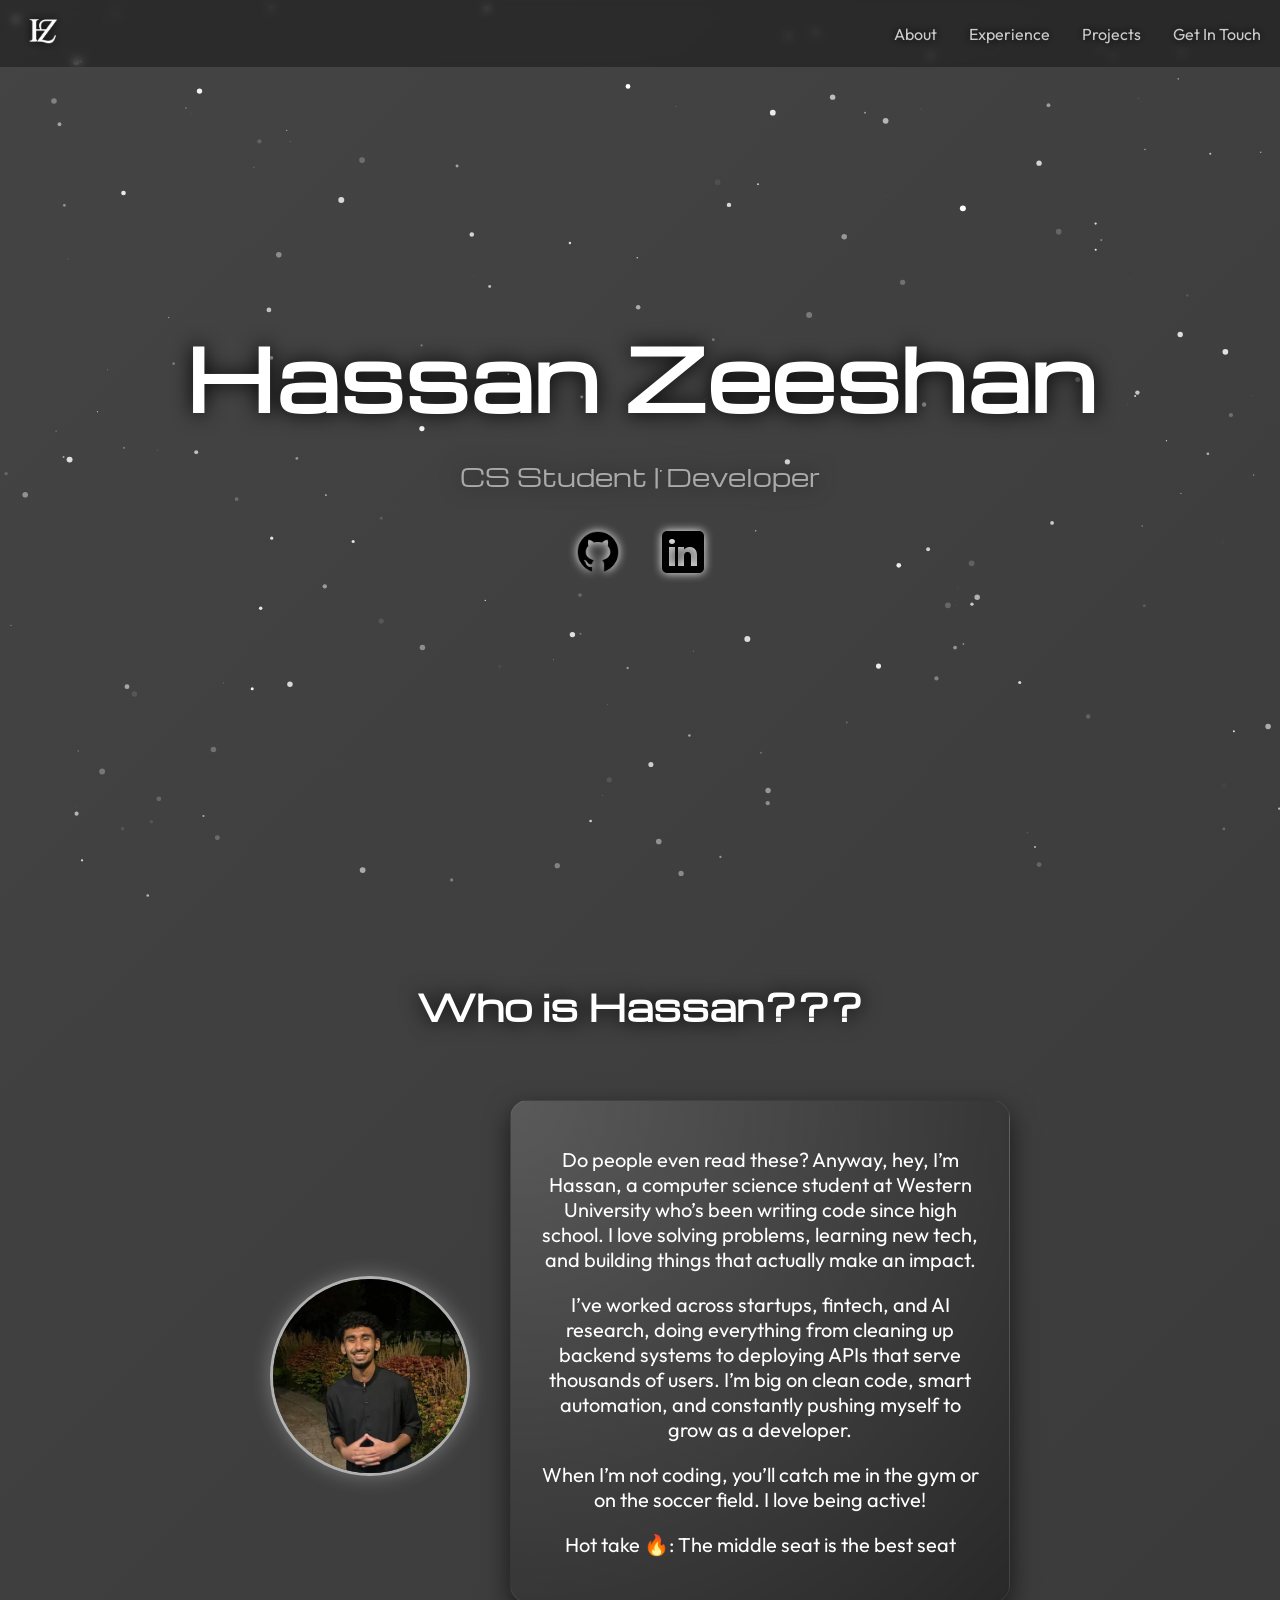
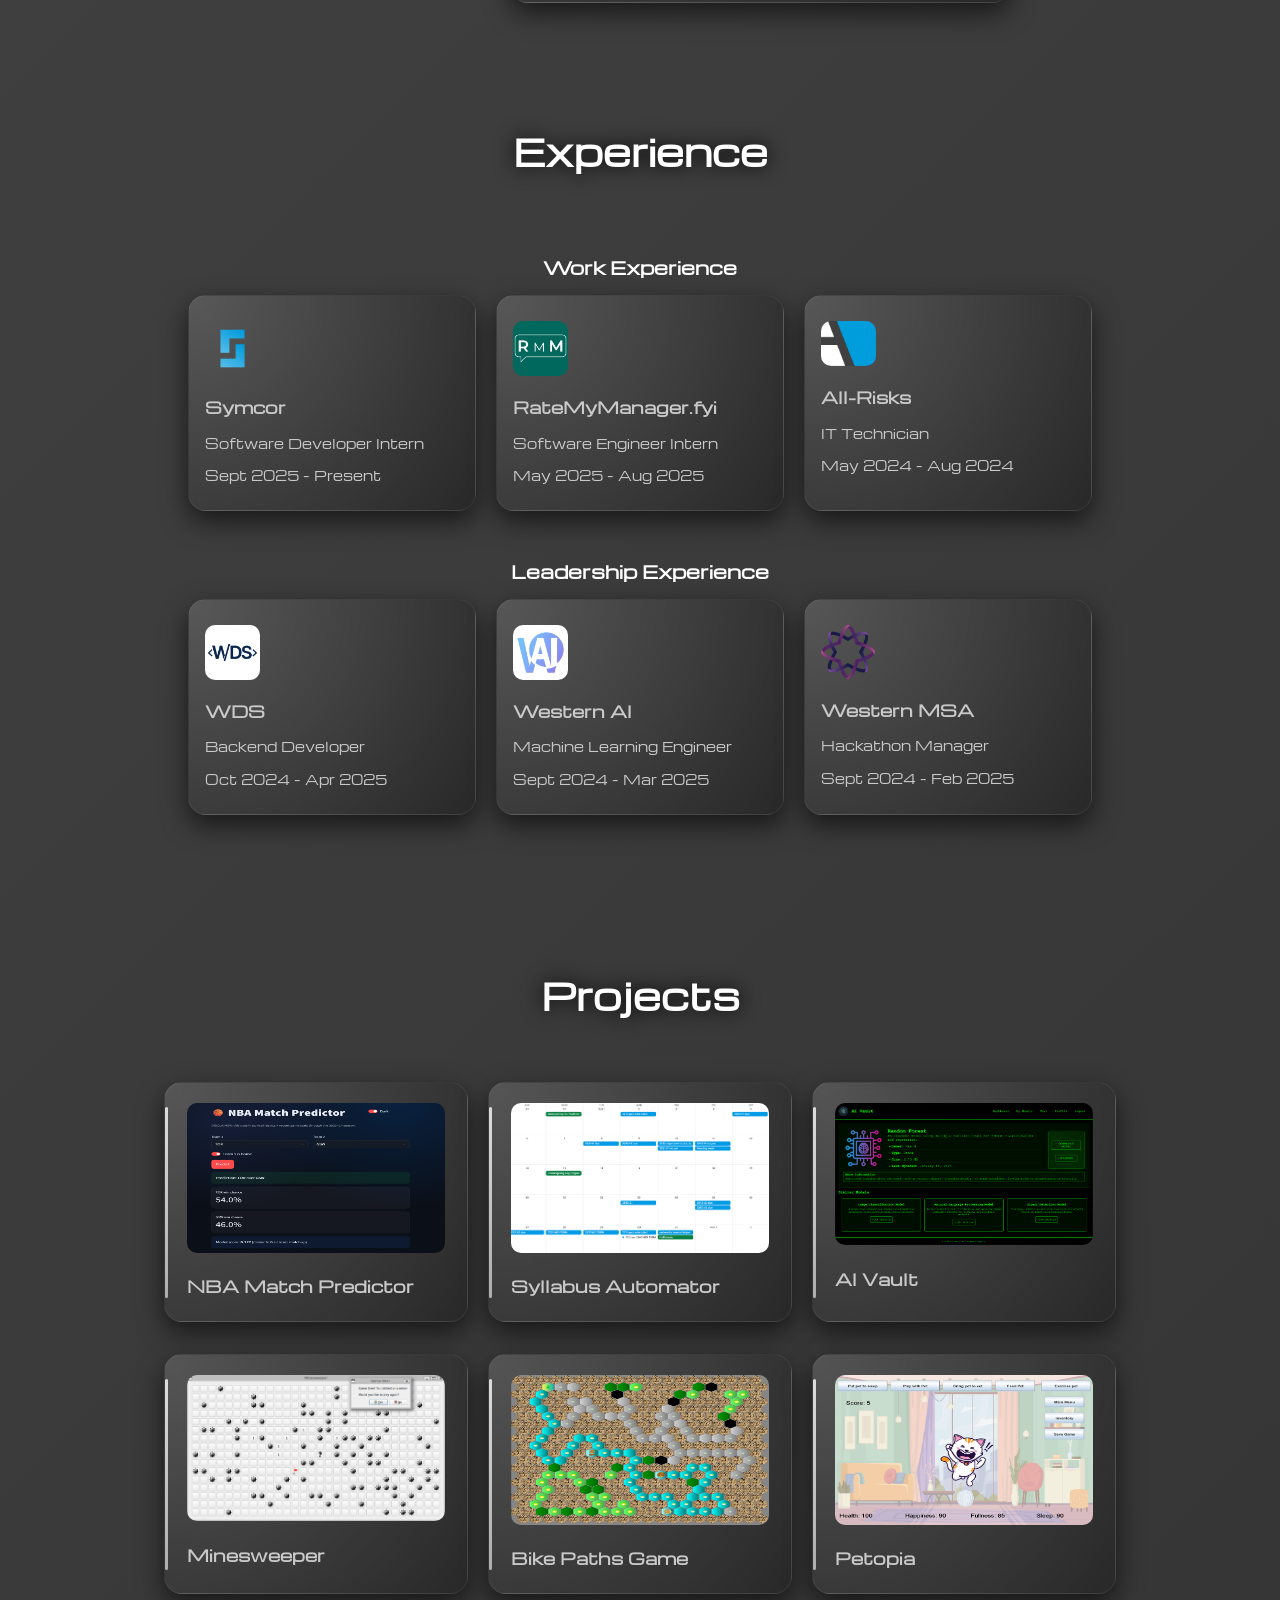
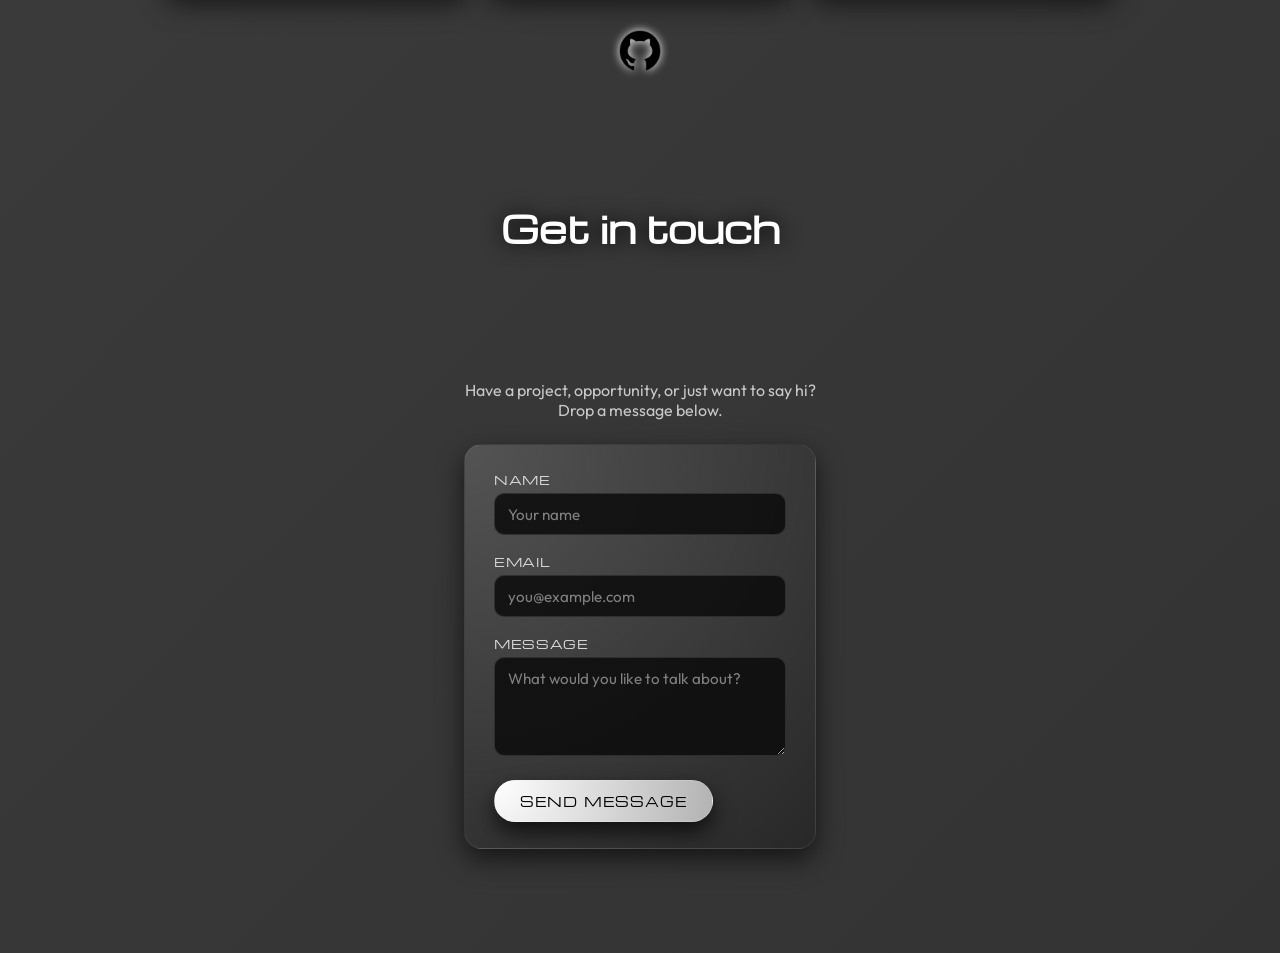
==== commit 9f8c390e: "updating projects" ====
--- a/index.html
+++ b/index.html
@@ -306,14 +306,14 @@
     </div>
 
     <div class="boxes">
+      <button class="project-button" onclick="window.open('https://nbamatchpredictor.streamlit.app/', '_blank')">
+        <img src="images/MatchPredictor.png" alt="Match Predictor" class="project-images" />
+        <h3>NBA Match Predictor</h3>
+      </button>
+
       <button class="project-button" onclick="window.open('https://github.com/hzeesha/syllabus-automation', '_blank')">
         <img src="images/SyllabusCalendar.png" alt="Syllabus Automator" class="project-images" />
         <h3>Syllabus Automator</h3>
-      </button>
-
-      <button class="project-button" onclick="window.open('https://github.com/hzeesha/NBAmatchPredictor', '_blank')">
-        <img src="images/MatchPredictor.png" alt="Match Predictor" class="project-images" />
-        <h3>NBA Match Predictor</h3>
       </button>
 
       <button class="project-button" onclick="window.open('https://dorahacks.io/buidl/21659/', '_blank')">
--- a/styles.css
+++ b/styles.css
@@ -1,3 +1,15 @@
+*,
+*::before,
+*::after {
+  box-sizing: border-box;
+}
+
+/* Stop horizontal scrolling */
+html, body {
+  max-width: 100%;
+  overflow-x: hidden;
+}
+
 html {
   scroll-behavior: smooth;
 }
@@ -24,7 +36,7 @@
   }
 }
 
-/* ---- particles.js container ---- */
+/* particles.js container */
 #particles-js {
   position: fixed;
   width: 100%;
@@ -33,7 +45,12 @@
   z-index: 0;
 }
 
-/* ================= NAVBAR ================= */
+#particles-js,
+#particles-js canvas {
+  pointer-events: none;
+}
+
+/* NAVBAR */
 
 .nav-bar {
   position: fixed;
@@ -41,7 +58,7 @@
   display: flex;
   align-items: center;
   justify-content: space-between;
-  padding: 0.4rem 1.2rem;
+  padding: 0.5rem 1.2rem;
   background: rgba(0, 0, 0, 0.35);
   backdrop-filter: blur(4px);
   z-index: 10;
@@ -64,7 +81,7 @@
   gap: 2rem;
   align-items: center;
   font-family: 'Outfit';
-  font-size: 0.75rem;
+  font-size: 1rem;
   color: #cccccc;
   filter: drop-shadow(0 0 5px #000000);
 }
@@ -80,7 +97,7 @@
   transform: translateY(-1px);
 }
 
-/* hamburger icon (shown only on mobile) */
+/* hamburger icon (shown only on mobile or smaller screen sizes) */
 .nav-toggle {
   display: none;
   background: transparent;
@@ -108,7 +125,7 @@
   transform: translateY(-6px) rotate(-45deg);
 }
 
-/* ================= LAYOUT / HERO ================= */
+/* LAYOUT / SECTIONS */
 
 .wrapper {
   position: relative;
@@ -116,20 +133,29 @@
   width: 100%;
   text-align: center;
   top: 0;
-  pointer-events: none; /* children opt-in */
+  pointer-events: none;
 }
 
 section {
-  height: 100vh;
   display: flex;
   flex-direction: column;
-  justify-content: center;
   align-items: center;
   color: white;
   text-align: center;
   position: relative;
   z-index: 1;
-  padding-top: 3.5rem; /* clear navbar on desktop */
+}
+
+#home {
+  height: 100vh;
+  padding: 2.75rem 1.5rem 3rem; 
+  justify-content: center;
+}
+
+section:not(#home) {
+  height: auto;
+  padding: 2.75rem 1.5rem 3rem; 
+  justify-content: flex-start;
 }
 
 .text {
@@ -137,6 +163,7 @@
   flex-direction: column;
   justify-content: center;
   height: 100%;
+  pointer-events: auto;
 }
 
 @keyframes slideInFromLeft {
@@ -163,7 +190,6 @@
   font-family: 'Michroma';
   font-weight: bold;
   color: #ffffff;
-  pointer-events: auto;
   filter: drop-shadow(0 0 10px #000000);
   animation: 2s ease-out 0s 1 FadeIn;
 }
@@ -172,7 +198,6 @@
   font-size: 2em;
   color: #aaaaaa;
   font-family: 'Michroma';
-  pointer-events: auto;
   filter: drop-shadow(0 0 10px #222222);
   animation: 2s ease-out 0s 1 FadeIn;
 }
@@ -200,17 +225,35 @@
   filter: drop-shadow(0 0 15px #ffffff) drop-shadow(0 0 10px #cccccc);
 }
 
-/* ================= ABOUT ================= */
+/* SECTION TITLES */
+
+.about-title,
+.experience-title,
+.projects-title,
+.get-in-touch-title {
+  margin: 0 0 2rem;
+  padding-top: 0;
+  font-family: 'Michroma';
+  font-weight: bold;
+  color: #ffffff;
+  filter: drop-shadow(0 0 10px #000000);
+  pointer-events: auto;
+  animation: 2s ease-out 0s 1 FadeIn;
+}
 
 .about-title {
   font-size: 3em;
-  margin: 0;
-  font-family: 'Michroma';
-  color: #ffffff;
-  pointer-events: auto;
-  filter: drop-shadow(0 0 10px #000000);
-  font-weight: bold;
-  animation: 2s ease-out 0s 1 FadeIn;
+}
+.experience-title,
+.projects-title,
+.get-in-touch-title {
+  font-size: 2em;
+}
+
+/* ABOUT SECTION */
+
+#about {
+  
 }
 
 .about-container {
@@ -257,18 +300,7 @@
   box-shadow: 0 0 30px rgba(255, 255, 255, 0.6);
 }
 
-/* ================= EXPERIENCE ================= */
-
-.experience-title {
-  font-size: 2em;
-  font-family: 'Michroma';
-  color: #fff;
-  font-weight: bold;
-  filter: drop-shadow(0 0 10px #000000);
-  pointer-events: auto;
-  animation: 2s ease-out 0s 1 FadeIn;
-  padding-top: 2rem;
-}
+/* EXPERIENCE SECTION */
 
 .experience-button {
   background: radial-gradient(circle at top left, rgba(200, 200, 200, 0.2), rgba(40, 40, 40, 0.97));
@@ -312,7 +344,7 @@
 
 .type-headers {
   font-family: 'Michroma';
-  text-align: left;
+  text-align: center;
   pointer-events: auto;
 }
 
@@ -331,13 +363,17 @@
   background: rgba(0, 0, 0, 0.8);
   z-index: 1000;
   border-radius: 15px;
+  overflow-y: auto;                 
+  -webkit-overflow-scrolling: touch;
 }
 
 .overlay .popup {
   background: #111;
-  padding: 2rem;
+  padding: 2.5rem 2rem 2rem;        
   border-radius: 10px;
   max-width: 575px;
+  max-height: 90vh;                 
+  overflow-y: auto;                 
   color: #fff;
   text-align: center;
   position: relative;
@@ -386,39 +422,26 @@
 }
 
 .close {
-  border-radius: 10px;
+  position: absolute;
+  top: 0.75rem;
+  right: 0.75rem;
+  border-radius: 999px;
   background-color: #959595;
   transition: transform 0.3s ease, box-shadow 0.3s ease;
   cursor: pointer;
+  z-index: 1;
 }
 
 .close:hover {
   transform: scale(1.1);
 }
 
-/* ================= PROJECTS ================= */
-
-.projects-title {
-  font-size: 2em;
-  font-family: 'Michroma';
-  color: #fff;
-  font-weight: bold;
-  filter: drop-shadow(0 0 10px #000000);
-  pointer-events: auto;
-  animation: 2s ease-out 0s 1 FadeIn;
-  padding-top: 2rem;
-  justify-content: flex-start;
-}
-
-#projects {
-  justify-content: flex-start;
-  padding-top: 1.75rem;
-}
+/* PROJECTS SECTION */
 
 .project-images {
   border-radius: 10px;
   width: 100%;
-  height: auto;
+  height: 150px;
 }
 
 .project-button {
@@ -470,23 +493,7 @@
   font-size: 1rem;
 }
 
-/* ================= CONTACT ================= */
-
-#get-in-touch {
-  justify-content: flex-start;
-  padding-top: 1.75rem;
-}
-
-.get-in-touch-title {
-  font-size: 2em;
-  font-family: 'Michroma';
-  color: #fff;
-  font-weight: bold;
-  filter: drop-shadow(0 0 10px #000000);
-  pointer-events: auto;
-  animation: 2s ease-out 0s 1 FadeIn;
-  padding-top: 2rem;
-}
+/* CONTACT SECTION */
 
 .contact-content {
   max-width: 400px;
@@ -606,7 +613,7 @@
   color: #ff8d8d;
 }
 
-/* ================= RESPONSIVE ================= */
+/* RESPONSIVENESS */
 
 @media (max-width: 900px) {
   .text h1 {
@@ -623,18 +630,18 @@
 }
 
 @media (max-width: 768px) {
-  /* layout */
-  section {
-    height: auto;
-    min-height: 100vh;
-    padding: 5rem 1.2rem 3rem;
+  #home {
+    padding: 2.75rem 1.5rem 3rem;
+  }
+
+  section:not(#home) {
+    padding: 2.75rem 1.5rem 3rem;
   }
 
   .wrapper {
     padding-inline: 0.5rem;
   }
 
-  /* navbar mobile */
   .nav-toggle {
     display: block;
   }
@@ -655,10 +662,9 @@
     display: flex;
   }
 
-  /* hero */
   .text {
     height: auto;
-    margin-top: 1rem;
+    margin-top: 0;
   }
 
   .text h1 {
@@ -673,7 +679,6 @@
     gap: 24px;
   }
 
-  /* about */
   .about-title {
     font-size: 2.2rem;
   }
@@ -699,7 +704,6 @@
     text-align: left;
   }
 
-  /* experience & projects: stack cards */
   .boxes {
     flex-direction: column;
     align-items: center;
@@ -721,7 +725,6 @@
     max-width: 100%;
   }
 
-  /* contact section */
   .contact-content {
     padding-inline: 1rem;
   }
@@ -749,10 +752,10 @@
     font-size: 1.1rem;
   }
 
+  .about-title,
+  .experience-title,
   .projects-title,
-  .experience-title,
-  .get-in-touch-title,
-  .about-title {
+  .get-in-touch-title {
     font-size: 1.7rem;
   }
 }
